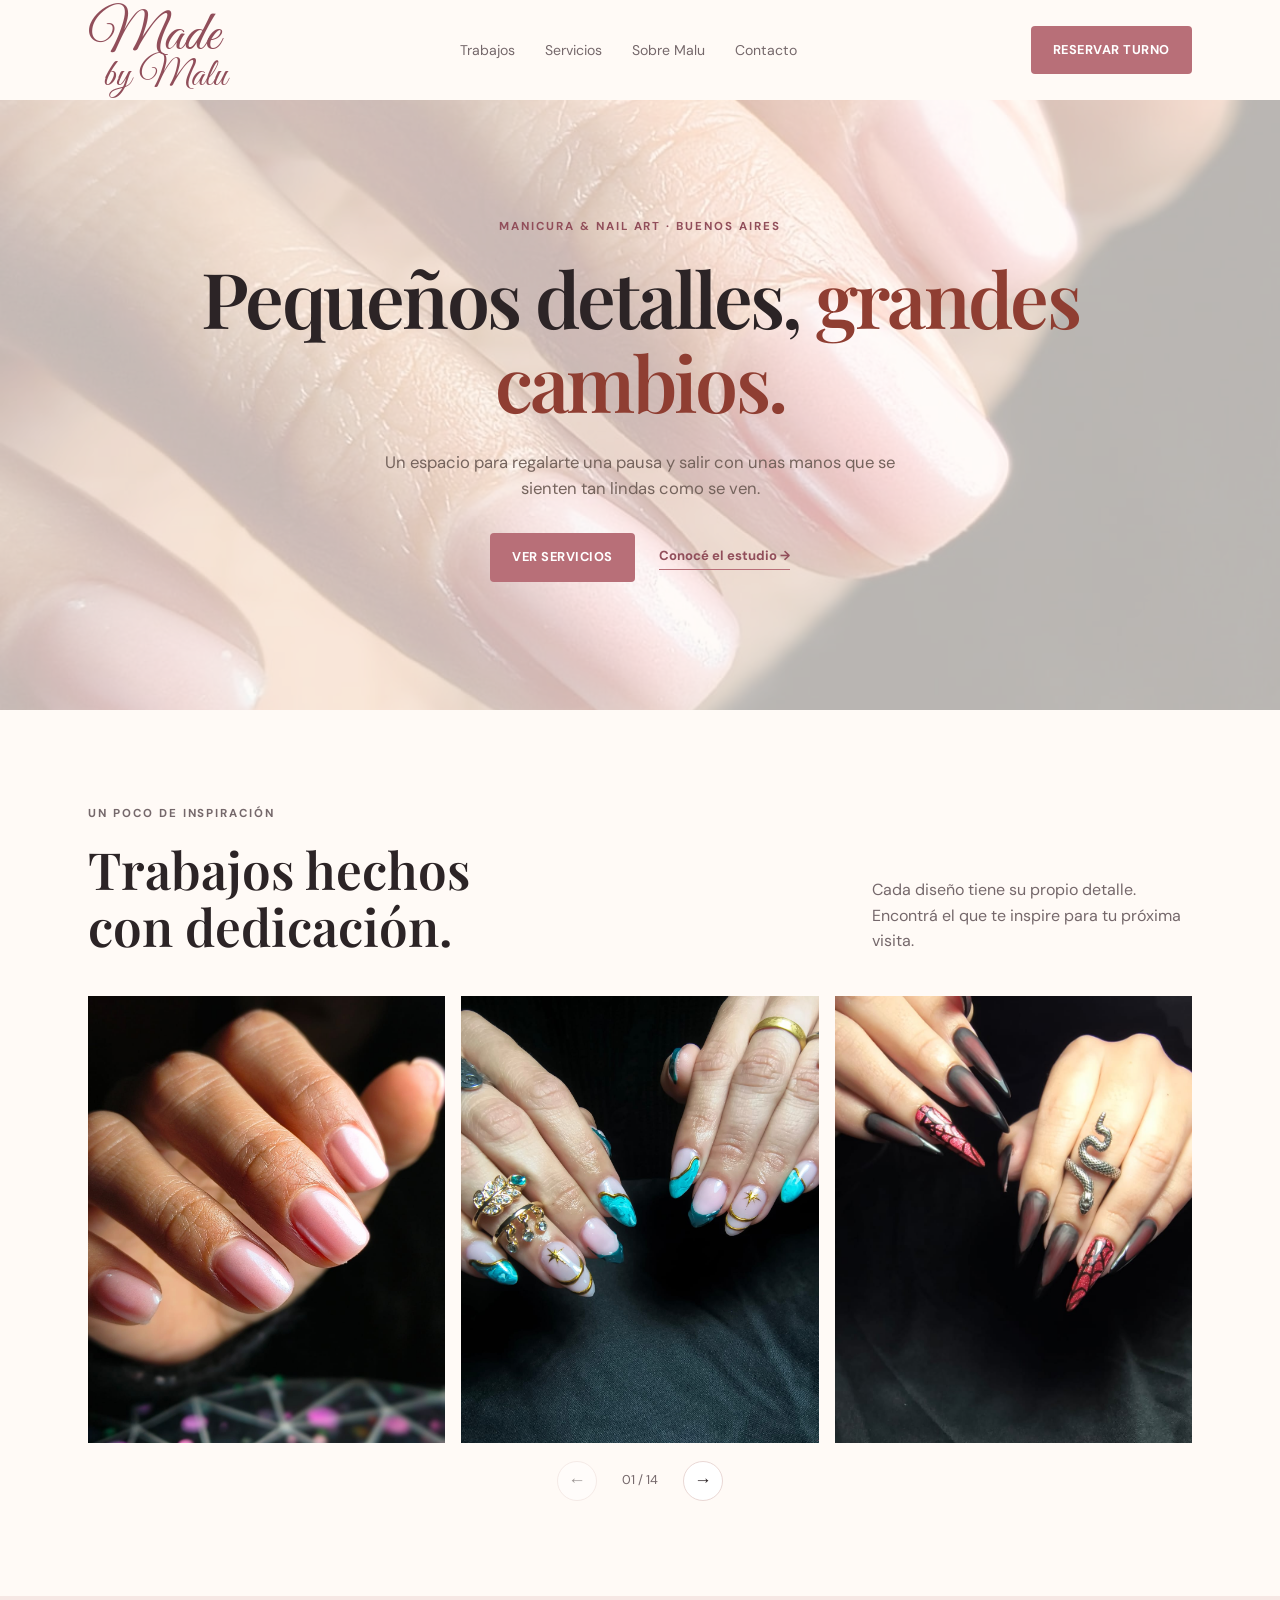
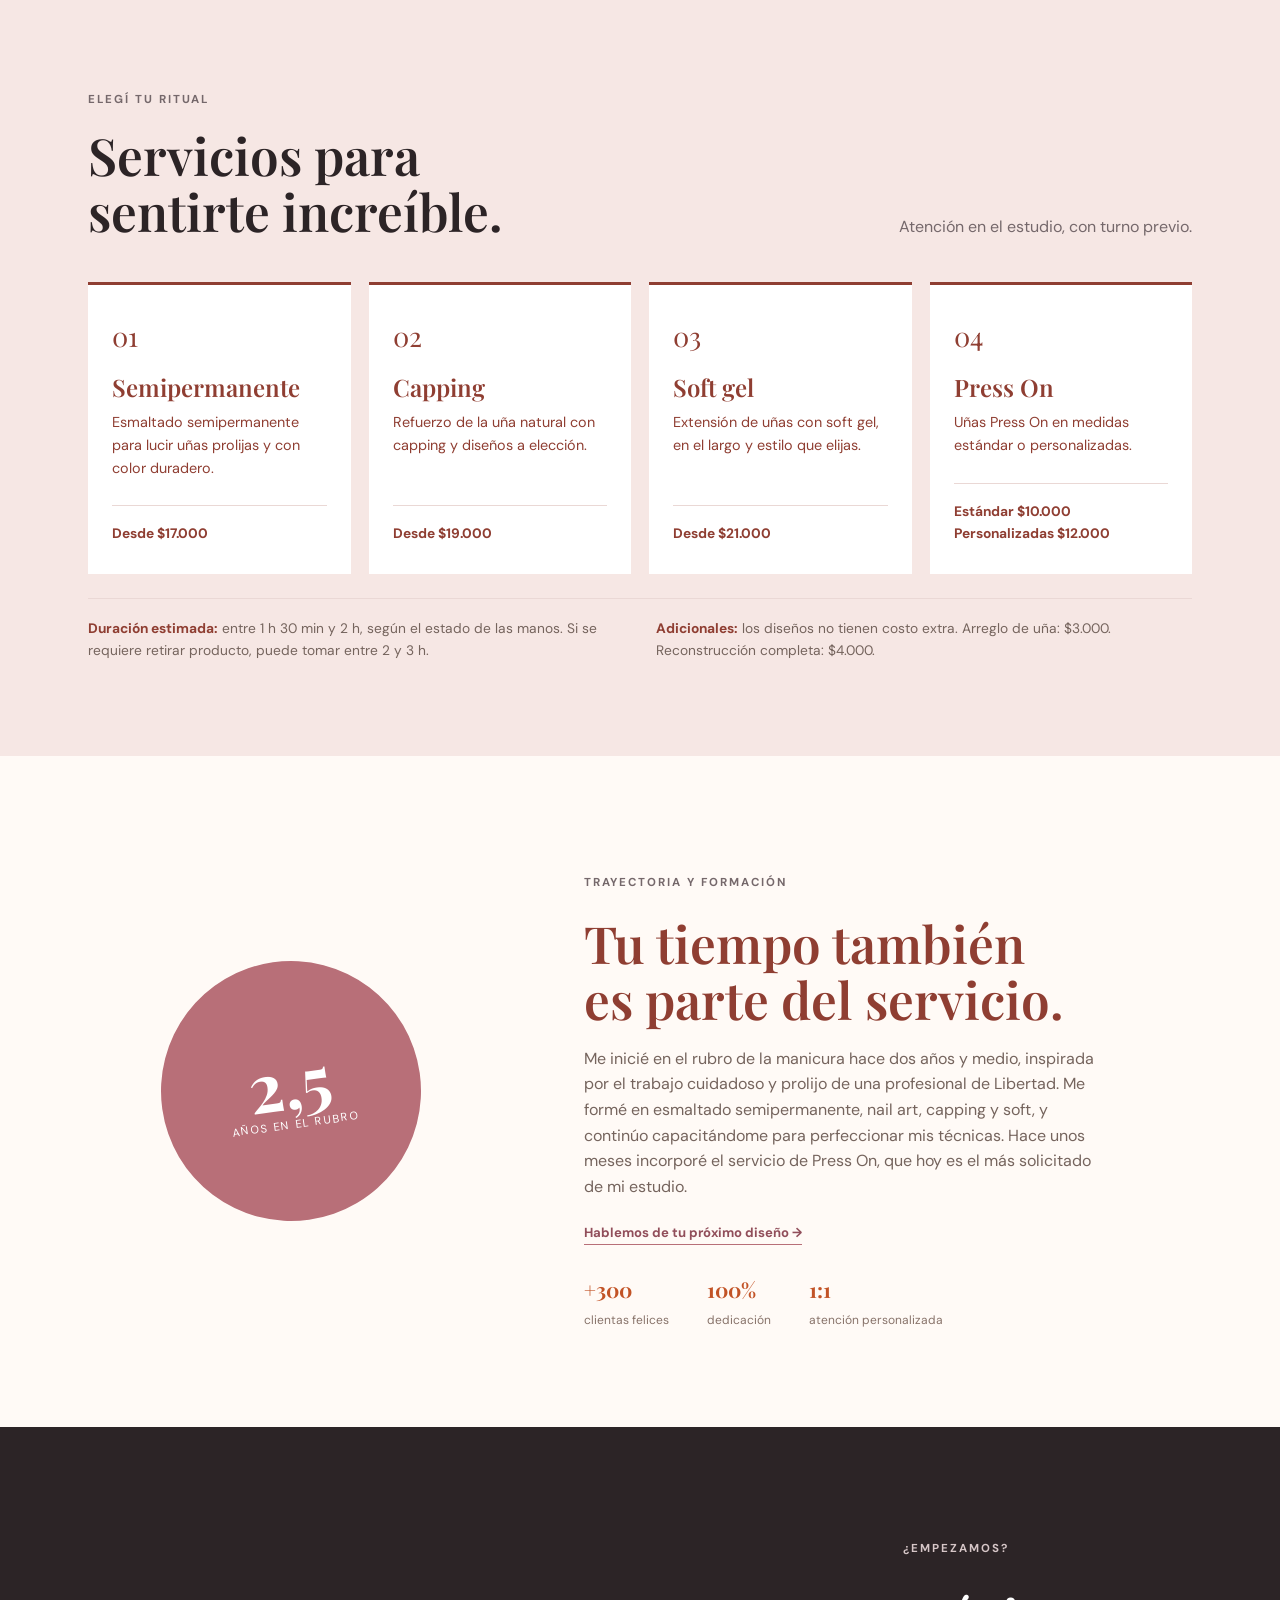
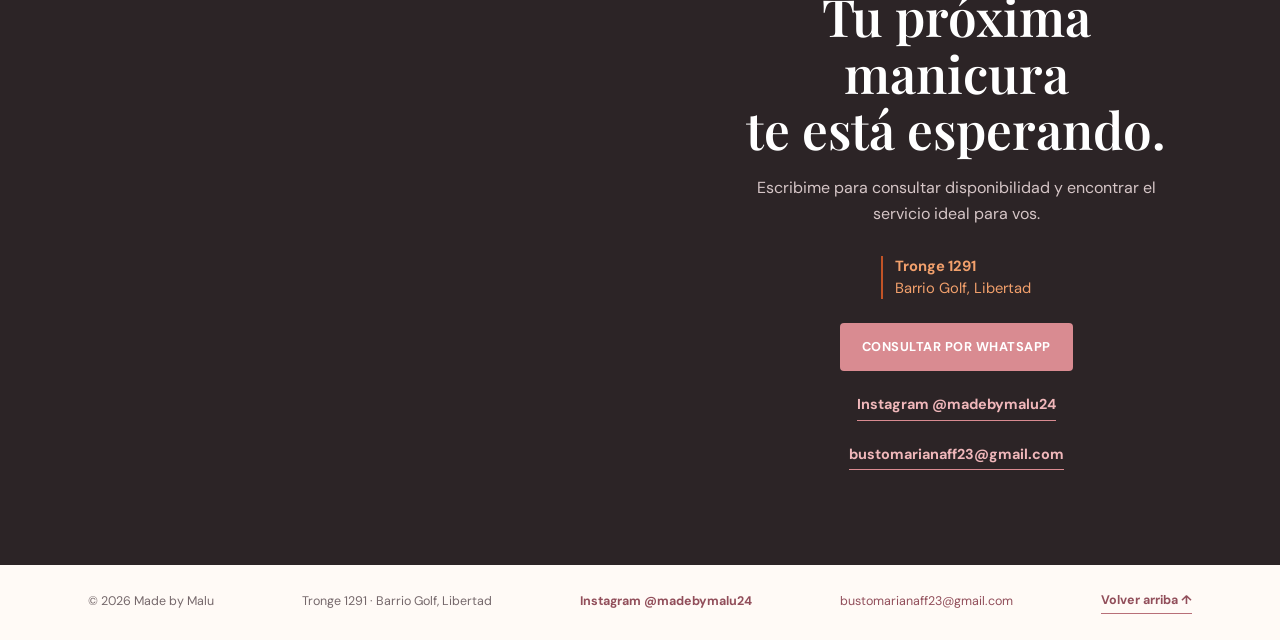
==== index.html @ 6e5a903b "actualiza contenido y diseño de Made by Malu - Actualiza servicios, precios y datos de contacto - In" ====
<!DOCTYPE html>
<html lang="es">
<head>
    <meta charset="UTF-8">
    <meta name="viewport" content="width=device-width, initial-scale=1.0">
    <meta name="description" content="Made by Malu: manicura, nail art y cuidado de manos con turno previo.">
    <title>Made by Malu | Uñas que hablan de vos</title>
    <link rel="stylesheet" href="css/styles.css">
</head>
<body>
    <header class="container">
        <a class="logo" href="#inicio"><span class="logo-wordmark"><span class="logo-main">Made</span><span class="logo-by">by Malu</span></span></a>
        <nav id="primary-navigation" aria-label="Navegación principal">
            <a href="#trabajos">Trabajos</a>
            <a href="#servicios">Servicios</a>
            <a href="#nosotros">Sobre Malu</a>
            <a href="#contacto">Contacto</a>
        </nav>
        <a class="button" href="https://wa.me/5491171201087" target="_blank" rel="noreferrer">Reservar turno</a>
    </header>

    <main>
        <section class="hero" id="inicio">
            <video class="hero-background-video" autoplay loop muted playsinline preload="metadata" poster="assets/nuevo1.jpg" aria-hidden="true" tabindex="-1">
                <source src="assets/videopresentacion.mp4" type="video/mp4">
            </video>
            <div class="hero-content container">
                <div>
                    <p class="eyebrow">Manicura & nail art · Buenos Aires</p>
                    <h1>Pequeños detalles, <em>grandes cambios.</em></h1>
                    <p class="hero-copy">Un espacio para regalarte una pausa y salir con unas manos que se sienten tan lindas como se ven.</p>
                    <div class="hero-links"><a class="button" href="#servicios">Ver servicios</a><a class="text-link" href="#nosotros">Conocé el estudio →</a></div>
                </div>
            </div>
        </section>

           
        <section class="portfolio" id="trabajos">
            <div class="container">
                <div class="section-head"><div><p class="eyebrow">Un poco de inspiración</p><h2>Trabajos hechos<br>con dedicación.</h2></div><p>Cada diseño tiene su propio detalle. Encontrá el que te inspire para tu próxima visita.</p></div>
                <div class="gallery-carousel">
                    <div class="gallery-grid" role="region" aria-roledescription="carrusel" aria-label="Trabajos de uñas de Made by Malu" tabindex="0">
                        <button class="gallery-item" type="button" aria-label="Ampliar trabajo de uñas 1"><img src="assets/nuevo1.jpg" alt="Trabajo de uñas de Made by Malu 1" loading="lazy"><span aria-hidden="true">+</span></button>
                        <button class="gallery-item" type="button" aria-label="Ampliar trabajo de uñas 2"><img src="assets/nuevo2.jpg" alt="Trabajo de uñas de Made by Malu 2" loading="lazy"><span aria-hidden="true">+</span></button>
                        <button class="gallery-item" type="button" aria-label="Ampliar trabajo de uñas 3"><img src="assets/nuevo3.jpg" alt="Trabajo de uñas de Made by Malu 3" loading="lazy"><span aria-hidden="true">+</span></button>
                        <button class="gallery-item" type="button" aria-label="Ampliar trabajo de uñas 4"><img src="assets/nuevo4.jpg" alt="Trabajo de uñas de Made by Malu 4" loading="lazy"><span aria-hidden="true">+</span></button>
                        <button class="gallery-item" type="button" aria-label="Ampliar trabajo de uñas 5"><img src="assets/nuevo5.jpg" alt="Trabajo de uñas de Made by Malu 5" loading="lazy"><span aria-hidden="true">+</span></button>
                        <button class="gallery-item" type="button" aria-label="Ampliar trabajo de uñas 6"><img src="assets/nuevo6.jpg" alt="Trabajo de uñas de Made by Malu 6" loading="lazy"><span aria-hidden="true">+</span></button>
                        <button class="gallery-item" type="button" aria-label="Ampliar trabajo de uñas 7"><img src="assets/nuevo7.jpg" alt="Trabajo de uñas de Made by Malu 7" loading="lazy"><span aria-hidden="true">+</span></button>
                        <button class="gallery-item" type="button" aria-label="Ampliar trabajo de uñas 8"><img src="assets/nuevo8.jpg" alt="Trabajo de uñas de Made by Malu 8" loading="lazy"><span aria-hidden="true">+</span></button>
                        <button class="gallery-item" type="button" aria-label="Ampliar trabajo de uñas 9"><img src="assets/nuevo9.jpg" alt="Trabajo de uñas de Made by Malu 9" loading="lazy"><span aria-hidden="true">+</span></button>
                        <button class="gallery-item" type="button" aria-label="Ampliar trabajo de uñas 10"><img src="assets/nuevo10.jpg" alt="Trabajo de uñas de Made by Malu 10" loading="lazy"><span aria-hidden="true">+</span></button>
                        <button class="gallery-item" type="button" aria-label="Ampliar trabajo de uñas 11"><img src="assets/nuevo11.jpg" alt="Trabajo de uñas de Made by Malu 11" loading="lazy"><span aria-hidden="true">+</span></button>
                        <button class="gallery-item" type="button" aria-label="Ampliar trabajo de uñas 12"><img src="assets/nuevo12.jpg" alt="Trabajo de uñas de Made by Malu 12" loading="lazy"><span aria-hidden="true">+</span></button>
                        <button class="gallery-item" type="button" aria-label="Ampliar trabajo de uñas 13"><img src="assets/nuevo13.jpg" alt="Trabajo de uñas de Made by Malu 13" loading="lazy"><span aria-hidden="true">+</span></button>
                        <button class="gallery-item" type="button" aria-label="Ampliar trabajo de uñas 14"><img src="assets/nuevo14.jpg" alt="Trabajo de uñas de Made by Malu 14" loading="lazy"><span aria-hidden="true">+</span></button>
                    </div>
                    <div class="gallery-controls" role="group" aria-label="Controles del carrusel">
                        <button class="gallery-scroll-button gallery-scroll-previous" type="button" aria-label="Foto anterior" disabled>&#8592;</button>
                        <p class="gallery-position" aria-live="polite">01 / 14</p>
                        <button class="gallery-scroll-button gallery-scroll-next" type="button" aria-label="Foto siguiente">&#8594;</button>
                    </div>
                </div>
            </div>
        </section>

        <section class="services" id="servicios">
            <div class="container">
                <div class="section-head"><div><p class="eyebrow">Elegí tu ritual</p><h2>Servicios para<br>sentirte increíble.</h2></div><p>Atención en el estudio, con turno previo.</p></div>
                <div class="service-grid">
                    <article class="service-card"><span class="service-number">01</span><h3>Semipermanente</h3><p>Esmaltado semipermanente para lucir uñas prolijas y con color duradero.</p><div class="price">Desde $17.000</div></article>
                    <article class="service-card"><span class="service-number">02</span><h3>Capping</h3><p>Refuerzo de la uña natural con capping y diseños a elección.</p><div class="price">Desde $19.000</div></article>
                    <article class="service-card"><span class="service-number">03</span><h3>Soft gel</h3><p>Extensión de uñas con soft gel, en el largo y estilo que elijas.</p><div class="price">Desde $21.000</div></article>
                    <article class="service-card"><span class="service-number">04</span><h3>Press On</h3><p>Uñas Press On en medidas estándar o personalizadas.</p><div class="price">Estándar $10.000<br>Personalizadas $12.000</div></article>
                </div>
                <div class="service-details">
                    <p><strong>Duración estimada:</strong> entre 1 h 30 min y 2 h, según el estado de las manos. Si se requiere retirar producto, puede tomar entre 2 y 3 h.</p>
                    <p><strong>Adicionales:</strong> los diseños no tienen costo extra. Arreglo de uña: $3.000. Reconstrucción completa: $4.000.</p>
                </div>
            </div>
        </section>

        <section id="nosotros">
            <div class="container about-grid">
                <div class="about-stamp"><strong>2,5</strong><span>años en el rubro</span></div>
                <div class="about-copy">
                    <p class="eyebrow">Trayectoria y formación</p>
                    <h2>Tu tiempo también<br>es parte del servicio.</h2>
                    <div class="about-story">
                        <p>Me inicié en el rubro de la manicura hace dos años y medio, inspirada por el trabajo cuidadoso y prolijo de una profesional de Libertad. Me formé en esmaltado semipermanente, nail art, capping y soft, y continúo capacitándome para perfeccionar mis técnicas. Hace unos meses incorporé el servicio de Press On, que hoy es el más solicitado de mi estudio.</p>
                    </div>
                    <a class="text-link" href="#contacto">Hablemos de tu próximo diseño →</a>
                    <div class="details"><div><strong>+300</strong><span>clientas felices</span></div><div><strong>100%</strong><span>dedicación</span></div><div><strong>1:1</strong><span>atención personalizada</span></div></div>
                </div>
            </div>
        </section>

        <section class="booking" id="contacto">
            <div class="container booking-grid">
                <iframe class="booking-map" src="https://www.google.com/maps?q=Tronge+1291,+B1716+Libertad,+Provincia+de+Buenos+Aires&output=embed" title="Mapa de Tronge 1291, Libertad" loading="lazy" referrerpolicy="strict-origin-when-cross-origin" allowfullscreen></iframe>
                <div class="booking-copy">
                    <p class="eyebrow">¿Empezamos?</p>
                    <h2>Tu próxima manicura<br>te está esperando.</h2>
                    <p>Escribime para consultar disponibilidad y encontrar el servicio ideal para vos.</p>
                    <p class="booking-address"><strong>Tronge 1291</strong><br>Barrio Golf, Libertad</p>
                    <a class="button" href="https://wa.me/5491171201087" target="_blank" rel="noreferrer">Consultar por WhatsApp</a>
                    <a class="contact-instagram" href="https://www.instagram.com/madebymalu24/" target="_blank" rel="noreferrer">Instagram @madebymalu24</a>
                    <a class="contact-email contact-email-desktop" href="https://mail.google.com/mail/?view=cm&amp;fs=1&amp;to=bustomarianaff23%40gmail.com&amp;su=Consulta%20de%20turno%20-%20Made%20by%20Malu&amp;body=Hola%2C%20quisiera%20consultar%20por%20un%20turno." target="_blank" rel="noreferrer">bustomarianaff23@gmail.com</a>
                    <a class="contact-email contact-email-mobile" href="mailto:bustomarianaff23@gmail.com?subject=Consulta%20de%20turno%20-%20Made%20by%20Malu&amp;body=Hola%2C%20quisiera%20consultar%20por%20un%20turno.">bustomarianaff23@gmail.com</a>
                </div>
            </div>
        </section>
    </main>

    <dialog class="gallery-dialog" aria-label="Vista ampliada de trabajos">
        <button class="gallery-close" type="button" aria-label="Cerrar">&times;</button>
        <button class="gallery-previous" type="button" aria-label="Foto anterior">&#8592;</button>
        <img class="gallery-dialog-image" src="" alt="">
        <button class="gallery-next" type="button" aria-label="Foto siguiente">&#8594;</button>
        <p class="gallery-count" aria-live="polite"></p>
    </dialog>

    <footer><div class="container footer-row"><span>© <span data-current-year>2026</span> Made by Malu</span><span>Tronge 1291 · Barrio Golf, Libertad</span><a class="footer-social" href="https://www.instagram.com/madebymalu24/" target="_blank" rel="noreferrer">Instagram @madebymalu24</a><a class="footer-email footer-email-desktop" href="https://mail.google.com/mail/?view=cm&amp;fs=1&amp;to=bustomarianaff23%40gmail.com&amp;su=Consulta%20de%20turno%20-%20Made%20by%20Malu&amp;body=Hola%2C%20quisiera%20consultar%20por%20un%20turno." target="_blank" rel="noreferrer">bustomarianaff23@gmail.com</a><a class="footer-email footer-email-mobile" href="mailto:bustomarianaff23@gmail.com?subject=Consulta%20de%20turno%20-%20Made%20by%20Malu&amp;body=Hola%2C%20quisiera%20consultar%20por%20un%20turno.">bustomarianaff23@gmail.com</a><a class="back-to-top" href="#inicio">Volver arriba ↑</a></div></footer>
    <script src="js/main.js"></script>
</body>
</html>
---- css/styles.css ----
@import url('https://fonts.googleapis.com/css2?family=DM+Sans:wght@400;500;700&family=Great+Vibes&family=Playfair+Display:wght@500;600;700&display=swap');

:root {
    --ink: #2c2426;
    --muted: #75686b;
    --rose: #b86f78;
    --rose-dark: #914e5a;
    --autumn-red: #8f3e32;
    --blush: #f8e9e8;
    --autumn-orange: #c25326;
    --autumn-ink: #ffffff;
    --autumn-light: #f2a06c;
    --autumn-link: #804226;
    --autumn-glow: rgba(194, 83, 38, .34);
    --cream: #fffaf6;
    --line: #ead8d5;
    --white: #ffffff;
}

* { box-sizing: border-box; margin: 0; padding: 0; }
html { scroll-behavior: smooth; }
body { background: var(--cream); color: var(--ink); font-family: 'DM Sans', sans-serif; line-height: 1.6; }
a { color: inherit; text-decoration: none; }
.container { margin: 0 auto; max-width: 1160px; padding: 0 28px; }

header { align-items: center; display: flex; height: 100px; justify-content: space-between; }
.logo { align-items: center; display: flex; }
.logo-wordmark { display: flex; flex-direction: column; height: 84px; justify-content: flex-start; padding-top: 6px; }
.logo-main { color: var(--rose-dark); font-family: 'Great Vibes', cursive; font-size: 3.55rem; line-height: .82; transition: color .2s; }
.logo-by { color: var(--rose-dark); font-family: 'Great Vibes', cursive; font-size: 2.45rem; line-height: .82; margin-left: 15px; transition: color .2s; white-space: nowrap; }
.logo:hover .logo-main, .logo:hover .logo-by, .logo:focus-visible .logo-main, .logo:focus-visible .logo-by { color: var(--autumn-link); }
nav { align-items: center; display: flex; gap: 30px; }
nav a { color: var(--muted); font-size: .88rem; transition: color .2s; }
nav a:hover, nav a:focus-visible { color: var(--autumn-link); text-decoration: underline; text-decoration-color: var(--autumn-orange); text-decoration-thickness: 2px; text-underline-offset: 5px; }
.button { background: var(--rose); border: 0; border-radius: 4px; color: white; display: inline-block; font-size: .8rem; font-weight: 700; letter-spacing: .04em; padding: 14px 22px; text-transform: uppercase; transition: background .2s, color .2s, box-shadow .2s, transform .2s; }
.button:hover, .button:focus-visible { background: var(--autumn-orange); box-shadow: 0 5px 16px var(--autumn-glow); color: var(--autumn-ink); transform: translateY(-2px); }

.hero { align-items: center; display: flex; isolation: isolate; justify-content: center; min-height: 610px; overflow: hidden; padding: 76px 0 86px; position: relative; text-align: center; }
.hero::before { background: rgba(255,250,246,.72); content: ''; inset: 0; pointer-events: none; position: absolute; z-index: -1; }
.hero-background-video { height: 100%; inset: 0; object-fit: cover; position: absolute; width: 100%; z-index: -2; }
.hero-content { position: relative; width: 100%; z-index: 1; }
.eyebrow { color: var(--rose-dark); font-size: .72rem; font-weight: 700; letter-spacing: .17em; margin-bottom: 18px; text-transform: uppercase; }
h1, h2, h3 { font-family: 'Playfair Display', serif; font-weight: 600; line-height: 1.1; }
h1 { font-size: clamp(3.3rem, 6vw, 5.35rem); letter-spacing: -.035em; max-width: 570px; }
.hero h1 { margin: 0 auto; max-width: 900px; }
h1 em { color: var(--autumn-red); font-style: normal; }
.hero-copy { color: #75645d; font-size: 1.04rem; margin: 25px auto 31px; max-width: 560px; }
.hero-links { align-items: center; display: flex; gap: 24px; justify-content: center; }
.text-link { border-bottom: 1px solid var(--rose); color: var(--rose-dark); font-size: .82rem; font-weight: 700; padding-bottom: 3px; transition: border-color .2s, color .2s; }
.text-link:hover, .text-link:focus-visible { border-color: var(--autumn-orange); color: var(--autumn-link); }

section { padding: 95px 0; }
.section-head { align-items: end; display: flex; justify-content: space-between; margin-bottom: 42px; }
h2 { font-size: clamp(2.1rem, 4vw, 3.35rem); }
.section-head p { color: var(--muted); max-width: 320px; }
.services { background: #f6e7e4; }
.service-grid { display: grid; gap: 18px; grid-template-columns: repeat(4, minmax(0, 1fr)); }
.service-card { background: var(--white); border-top: 3px solid var(--autumn-red); display: flex; flex-direction: column; padding: 30px 24px; }
.service-number { color: var(--rose); font-family: 'Playfair Display', serif; font-size: 1.7rem; }
.service-card h3 { font-size: 1.5rem; margin: 16px 0 10px; }
.service-card p { color: var(--muted); font-size: .9rem; min-height: 72px; }
.price { border-top: 1px solid var(--line); color: var(--rose-dark); font-size: .86rem; font-weight: 700; margin-top: auto; padding-top: 16px; }
.service-card .service-number, .service-card h3, .service-card p, .service-card .price { color: var(--autumn-red); }
.service-details { border-top: 1px solid var(--line); display: grid; gap: 12px 32px; grid-template-columns: repeat(2, minmax(0, 1fr)); margin-top: 24px; padding-top: 18px; }
.service-details p { color: #75645d; font-size: .86rem; }
.service-details strong { color: var(--autumn-red); }

.portfolio { background: var(--cream); }
.gallery-grid { display: flex; gap: 16px; overflow-x: auto; overscroll-behavior-x: contain; scroll-behavior: smooth; scroll-snap-type: x mandatory; scrollbar-width: none; }
.gallery-grid::-webkit-scrollbar { display: none; }
.gallery-item { aspect-ratio: 4 / 5; background: var(--blush); border: 0; cursor: zoom-in; flex: 0 0 calc((100% - 32px) / 3); overflow: hidden; padding: 0; position: relative; scroll-snap-align: start; }
.gallery-item img { height: 100%; object-fit: cover; transition: transform .35s; width: 100%; }
.gallery-item:hover img, .gallery-item:focus-visible img { transform: scale(1.04); }
.gallery-item span { align-items: center; background: rgba(44,36,38,.76); border-radius: 50%; color: white; display: flex; font-size: 1.6rem; height: 42px; justify-content: center; opacity: 0; position: absolute; right: 14px; top: 14px; transition: background .2s, color .2s, opacity .2s; width: 42px; }
.gallery-item:hover span, .gallery-item:focus-visible span { opacity: 1; }
.gallery-item:hover span, .gallery-item:focus-visible span { background: var(--autumn-orange); box-shadow: 0 4px 14px var(--autumn-glow); color: var(--autumn-ink); }
.gallery-controls { align-items: center; display: flex; gap: 14px; justify-content: center; margin-top: 18px; }
.gallery-scroll-button { align-items: center; background: var(--white); border: 1px solid var(--line); border-radius: 50%; color: var(--ink); cursor: pointer; display: flex; font-size: 1.1rem; height: 40px; justify-content: center; transition: background .2s, border-color .2s, color .2s; width: 40px; }
.gallery-scroll-button:hover:not(:disabled), .gallery-scroll-button:focus-visible { background: var(--autumn-orange); border-color: var(--autumn-orange); color: var(--autumn-ink); }
.gallery-scroll-button:disabled { cursor: not-allowed; opacity: .45; }
.gallery-position { color: var(--muted); font-size: .8rem; font-variant-numeric: tabular-nums; min-width: 58px; text-align: center; }
.gallery-dialog { background: var(--cream); border: 0; border-radius: 4px; color: var(--ink); margin: auto; max-height: 94vh; max-width: min(1000px, 94vw); overflow: visible; padding: 18px 64px 12px; position: relative; width: max-content; }
.gallery-dialog::backdrop { background: rgba(31,25,27,.88); }
.gallery-dialog-image { background: #221e1f; display: block; height: min(76vh, 760px); max-width: min(760px, 70vw); object-fit: contain; width: auto; }
.gallery-close, .gallery-previous, .gallery-next { align-items: center; background: var(--white); border: 0; border-radius: 50%; color: var(--ink); cursor: pointer; display: flex; height: 42px; justify-content: center; position: absolute; transition: background .2s, box-shadow .2s; width: 42px; }
.gallery-close { font-size: 1.6rem; right: 12px; top: 12px; }
.gallery-previous, .gallery-next { font-size: 1.25rem; top: 50%; transform: translateY(-50%); }
.gallery-previous { left: 10px; }
.gallery-next { right: 10px; }
.gallery-close:hover, .gallery-previous:hover, .gallery-next:hover,
.gallery-close:focus-visible, .gallery-previous:focus-visible, .gallery-next:focus-visible { background: var(--autumn-orange); box-shadow: 0 4px 14px var(--autumn-glow); color: var(--autumn-ink); }
.gallery-count { color: var(--muted); font-size: .8rem; padding-top: 8px; text-align: center; }

.about-grid { align-items: center; display: grid; gap: 90px; grid-template-columns: .8fr 1.2fr; }
.about-stamp { align-items: center; background: var(--rose); border-radius: 50%; color: white; display: flex; flex-direction: column; height: 260px; justify-content: center; margin: auto; transform: rotate(-8deg); width: 260px; }
.about-stamp strong { font-family: 'Playfair Display', serif; font-size: 4.2rem; line-height: 1; }
.about-stamp span { font-size: .7rem; letter-spacing: .15em; text-transform: uppercase; }
.about-copy h2 { color: var(--autumn-red); }
.about-copy p { color: var(--muted); margin: 23px 0; max-width: 510px; }
.about-copy > p:not(.eyebrow) { color: #75645d; }
.about-story { margin-top: 18px; }
.about-story p { color: #75645d; margin: 0 0 12px; }
.about-story p:last-child { margin-bottom: 20px; }
.details { display: flex; gap: 38px; margin-top: 28px; }
.details strong { color: var(--autumn-orange); display: block; font-family: 'Playfair Display', serif; font-size: 1.3rem; }
.details span { color: #877269; font-size: .75rem; }

.booking { background: var(--ink); color: white; }
.booking-grid { align-items: center; display: grid; gap: 56px; grid-template-columns: 1.1fr .9fr; }
.booking-map { border: 0; border-radius: 4px; display: block; height: 380px; width: 100%; }
.booking-copy { text-align: center; }
.booking h2 { color: white; }
.booking p { color: #d6c6c7; margin: 18px auto 30px; max-width: 450px; }
.booking .booking-address { border-left: 2px solid var(--autumn-orange); color: var(--autumn-light); font-size: .92rem; line-height: 1.45; margin: 0 auto 24px; padding-left: 12px; text-align: left; width: fit-content; }
.booking .button { background: #d98b91; }
.booking .button:hover, .booking .button:focus-visible { background: var(--autumn-orange); color: var(--autumn-ink); }
.contact-instagram, .contact-email { border-bottom: 1px solid #d98b91; color: #f0b7ba; display: block; font-size: .9rem; font-weight: 700; margin: 22px auto 0; padding-bottom: 3px; transition: border-color .2s, color .2s; width: fit-content; }
.contact-instagram:hover, .contact-email:hover, .contact-instagram:focus-visible, .contact-email:focus-visible { border-color: var(--autumn-light); color: var(--autumn-light); }
.contact-email-mobile, .footer-email-mobile { display: none; }
footer { color: var(--muted); font-size: .78rem; padding: 26px 0; }
.footer-row { align-items: center; display: flex; justify-content: space-between; }
.footer-social { color: var(--rose-dark); font-weight: 700; transition: color .2s; }
.footer-social:hover, .footer-social:focus-visible { color: var(--autumn-link); }
.footer-email { color: var(--rose-dark); transition: color .2s; }
.footer-email:hover, .footer-email:focus-visible { color: var(--autumn-link); }
.back-to-top { border-bottom: 1px solid var(--rose); color: var(--rose-dark); font-weight: 700; padding-bottom: 2px; transition: border-color .2s, color .2s; }
.back-to-top:hover, .back-to-top:focus-visible { border-color: var(--autumn-orange); color: var(--autumn-link); }

@media (max-width: 760px) {
    html { scroll-padding-top: 142px; }
    header { align-content: start; background: var(--cream); box-shadow: 0 5px 14px rgba(44,36,38,.08); display: grid; gap: 0; grid-template-columns: minmax(0, 1fr) auto; grid-template-rows: 96px 38px; height: auto; padding: 0 16px 4px; position: sticky; top: 0; z-index: 20; }
    .logo-wordmark { height: 82px; padding-top: 8px; }
    .logo-main { font-size: 3.2rem; }
    .logo-by { font-size: 2.25rem; }
    header nav { align-items: center; display: flex; gap: clamp(14px, 4vw, 22px); grid-column: 1 / -1; grid-row: 2; justify-content: space-between; overflow-x: auto; padding-bottom: 4px; scrollbar-width: none; width: 100%; }
    header nav::-webkit-scrollbar { display: none; }
    header nav a { flex: 0 0 auto; font-size: .8rem; }
    .logo { grid-column: 1; grid-row: 1; }
    header > .button { grid-column: 2; grid-row: 1; }
    header > .button { font-size: .68rem; padding: 12px 13px; }
    .hero { min-height: 540px; padding: 64px 0 78px; }
    h1 { font-size: 3.6rem; }
    section { padding: 70px 0; } .section-head { align-items: start; flex-direction: column; gap: 16px; }
    .service-grid, .about-grid { grid-template-columns: 1fr; } .about-grid { gap: 48px; }
    .service-details { grid-template-columns: 1fr; }
    .gallery-grid { gap: 12px; }
    .gallery-item { flex-basis: min(78vw, 340px); }
    .gallery-dialog { max-width: 96vw; padding: 54px 42px 10px; }
    .gallery-dialog-image { height: min(72vh, 650px); max-width: calc(96vw - 84px); }
    .gallery-close { right: 4px; top: 4px; }
    .gallery-previous { left: 2px; }
    .gallery-next { right: 2px; }
    .booking-grid { gap: 32px; grid-template-columns: 1fr; }
    .booking-map { height: 280px; }
    .contact-email-desktop, .footer-email-desktop { display: none; }
    .contact-email-mobile { display: block; }
    .footer-email-mobile { display: inline; }
    .about-stamp { height: 210px; width: 210px; } .about-stamp strong { font-size: 3.5rem; }
    .footer-row { align-items: start; flex-direction: column; gap: 10px; }
}

@media (min-width: 761px) and (max-width: 1050px) {
    .service-grid { grid-template-columns: repeat(2, minmax(0, 1fr)); }
}
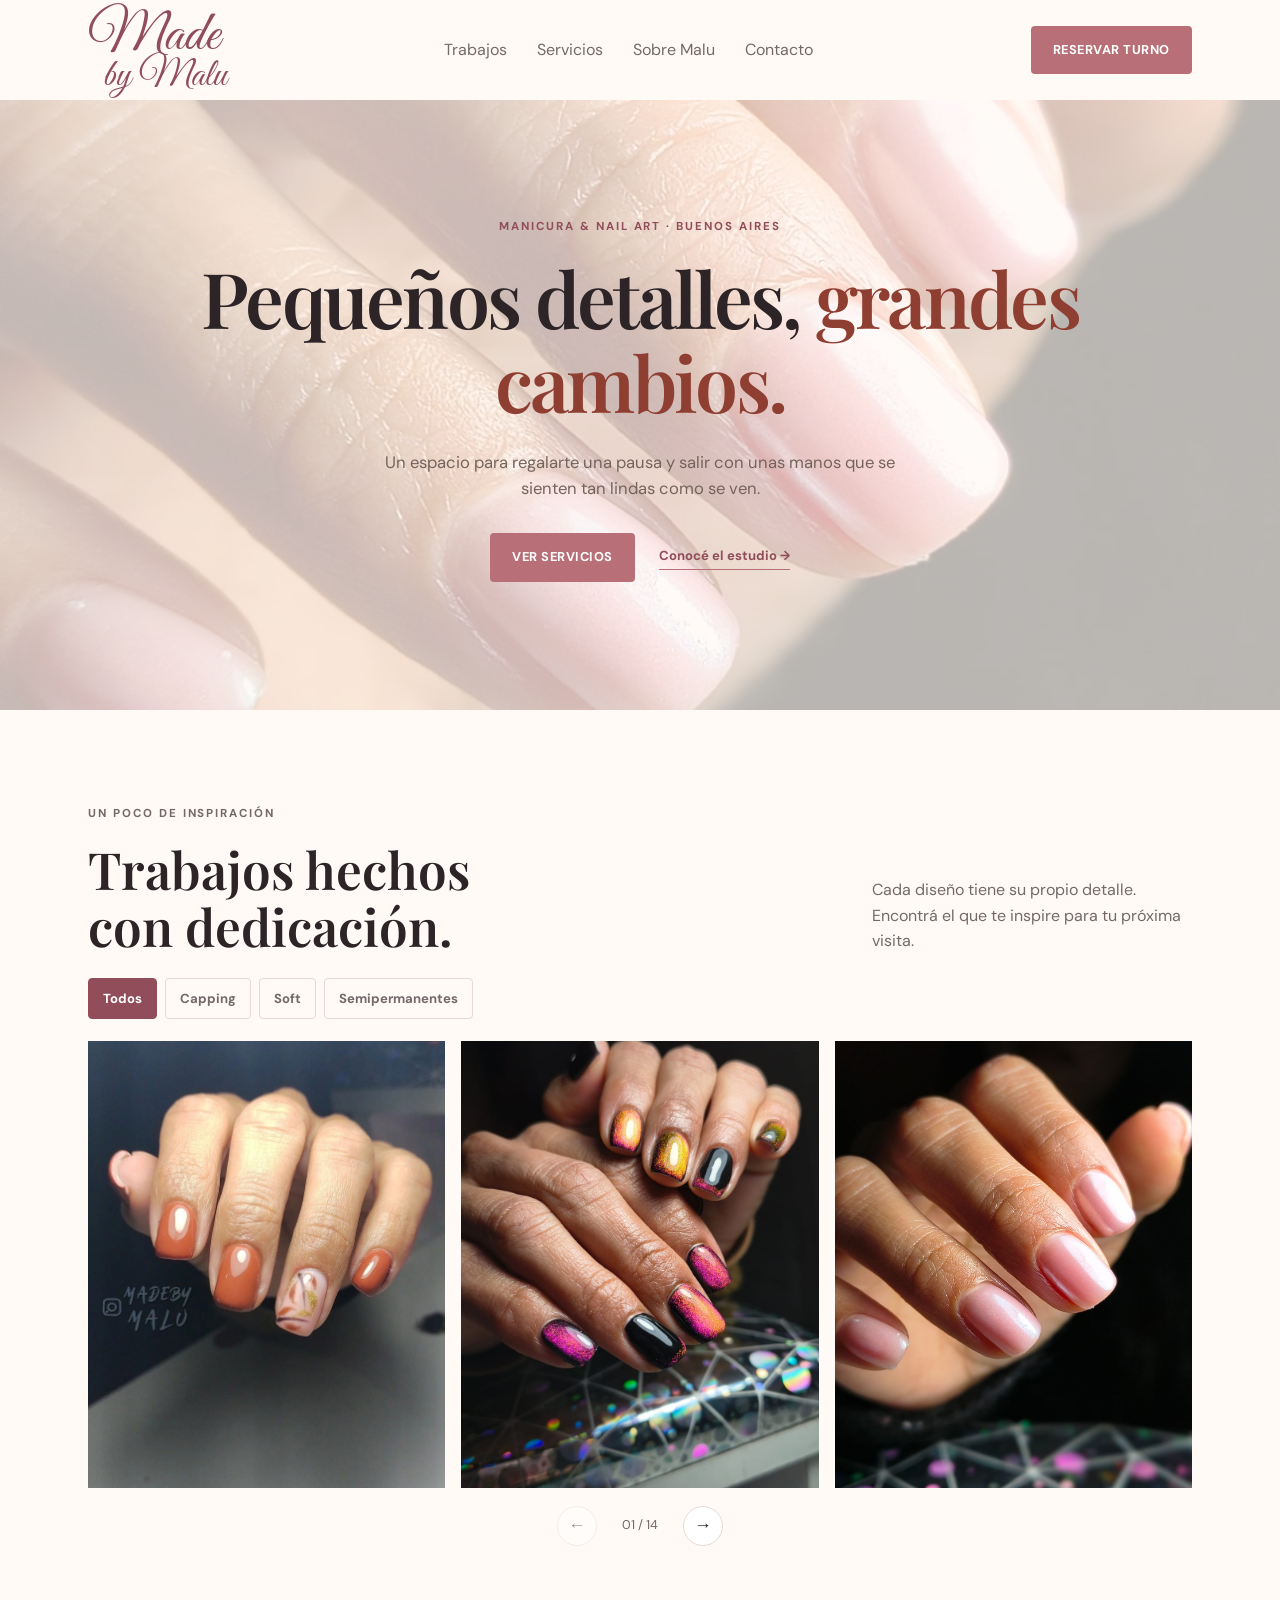
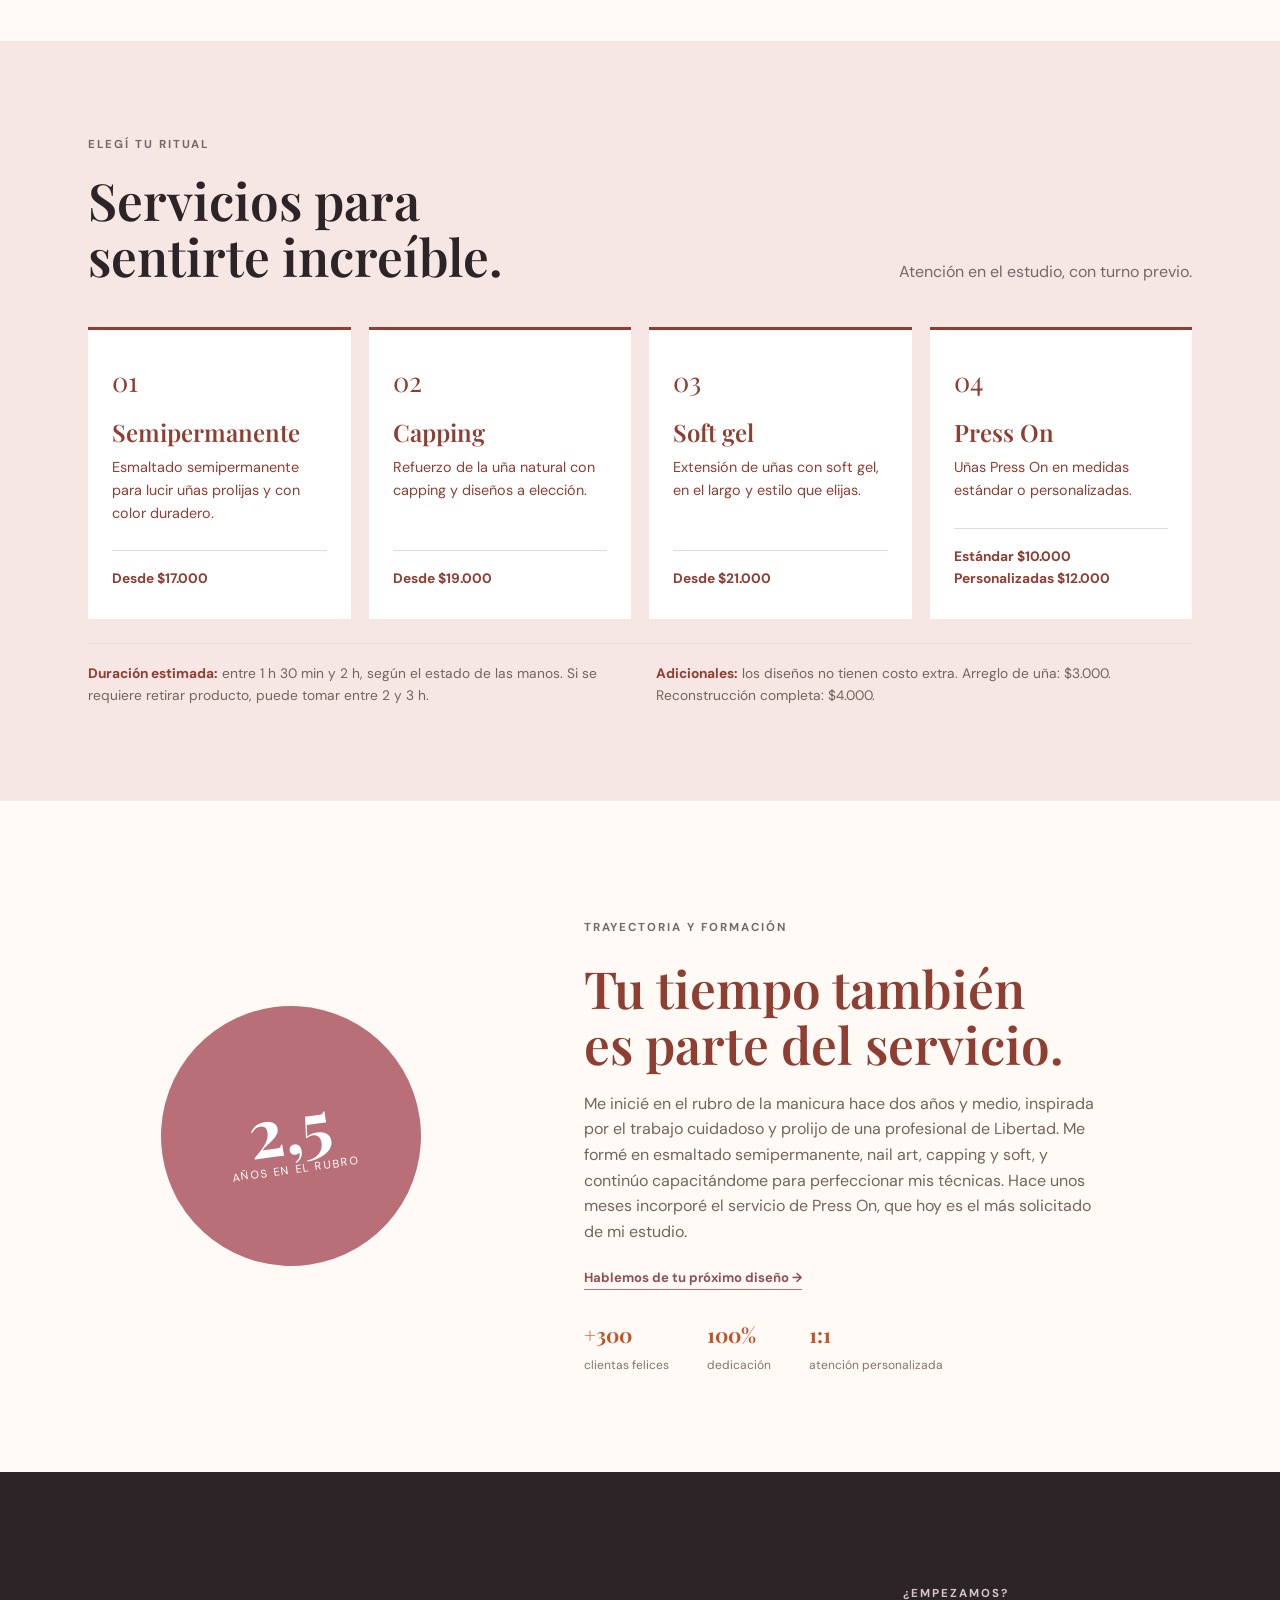
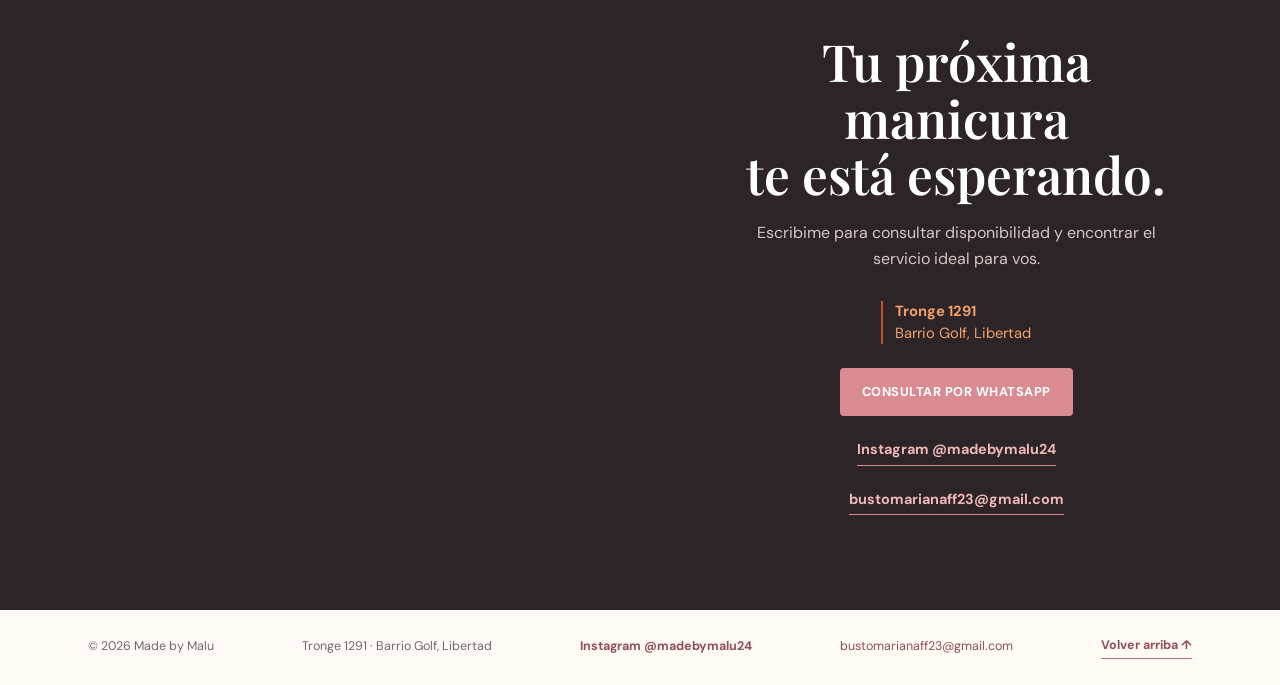
==== commit 566a3794: "organizar la galería y mejorar la experiencia móvil - Agregar filtros para Capping, Soft y Semiperma" ====
--- a/index.html
+++ b/index.html
@@ -22,7 +22,8 @@
     <main>
         <section class="hero" id="inicio">
             <video class="hero-background-video" autoplay loop muted playsinline preload="metadata" poster="assets/nuevo1.jpg" aria-hidden="true" tabindex="-1">
-                <source src="assets/videopresentacion.mp4" type="video/mp4">
+                <source src="assets/videopresentacioncelu.mp4" type="video/mp4" media="(max-width: 760px)">
+                <source src="assets/videopresentacion2.mp4" type="video/mp4">
             </video>
             <div class="hero-content container">
                 <div>
@@ -38,22 +39,28 @@
         <section class="portfolio" id="trabajos">
             <div class="container">
                 <div class="section-head"><div><p class="eyebrow">Un poco de inspiración</p><h2>Trabajos hechos<br>con dedicación.</h2></div><p>Cada diseño tiene su propio detalle. Encontrá el que te inspire para tu próxima visita.</p></div>
+                <div class="gallery-filters" role="group" aria-label="Filtrar trabajos">
+                    <button class="gallery-filter" type="button" data-category="all" aria-pressed="true">Todos</button>
+                    <button class="gallery-filter" type="button" data-category="capping" aria-pressed="false">Capping</button>
+                    <button class="gallery-filter" type="button" data-category="soft" aria-pressed="false">Soft</button>
+                    <button class="gallery-filter" type="button" data-category="semipermanentes" aria-pressed="false">Semipermanentes</button>
+                </div>
                 <div class="gallery-carousel">
                     <div class="gallery-grid" role="region" aria-roledescription="carrusel" aria-label="Trabajos de uñas de Made by Malu" tabindex="0">
-                        <button class="gallery-item" type="button" aria-label="Ampliar trabajo de uñas 1"><img src="assets/nuevo1.jpg" alt="Trabajo de uñas de Made by Malu 1" loading="lazy"><span aria-hidden="true">+</span></button>
-                        <button class="gallery-item" type="button" aria-label="Ampliar trabajo de uñas 2"><img src="assets/nuevo2.jpg" alt="Trabajo de uñas de Made by Malu 2" loading="lazy"><span aria-hidden="true">+</span></button>
-                        <button class="gallery-item" type="button" aria-label="Ampliar trabajo de uñas 3"><img src="assets/nuevo3.jpg" alt="Trabajo de uñas de Made by Malu 3" loading="lazy"><span aria-hidden="true">+</span></button>
-                        <button class="gallery-item" type="button" aria-label="Ampliar trabajo de uñas 4"><img src="assets/nuevo4.jpg" alt="Trabajo de uñas de Made by Malu 4" loading="lazy"><span aria-hidden="true">+</span></button>
-                        <button class="gallery-item" type="button" aria-label="Ampliar trabajo de uñas 5"><img src="assets/nuevo5.jpg" alt="Trabajo de uñas de Made by Malu 5" loading="lazy"><span aria-hidden="true">+</span></button>
-                        <button class="gallery-item" type="button" aria-label="Ampliar trabajo de uñas 6"><img src="assets/nuevo6.jpg" alt="Trabajo de uñas de Made by Malu 6" loading="lazy"><span aria-hidden="true">+</span></button>
-                        <button class="gallery-item" type="button" aria-label="Ampliar trabajo de uñas 7"><img src="assets/nuevo7.jpg" alt="Trabajo de uñas de Made by Malu 7" loading="lazy"><span aria-hidden="true">+</span></button>
-                        <button class="gallery-item" type="button" aria-label="Ampliar trabajo de uñas 8"><img src="assets/nuevo8.jpg" alt="Trabajo de uñas de Made by Malu 8" loading="lazy"><span aria-hidden="true">+</span></button>
-                        <button class="gallery-item" type="button" aria-label="Ampliar trabajo de uñas 9"><img src="assets/nuevo9.jpg" alt="Trabajo de uñas de Made by Malu 9" loading="lazy"><span aria-hidden="true">+</span></button>
-                        <button class="gallery-item" type="button" aria-label="Ampliar trabajo de uñas 10"><img src="assets/nuevo10.jpg" alt="Trabajo de uñas de Made by Malu 10" loading="lazy"><span aria-hidden="true">+</span></button>
-                        <button class="gallery-item" type="button" aria-label="Ampliar trabajo de uñas 11"><img src="assets/nuevo11.jpg" alt="Trabajo de uñas de Made by Malu 11" loading="lazy"><span aria-hidden="true">+</span></button>
-                        <button class="gallery-item" type="button" aria-label="Ampliar trabajo de uñas 12"><img src="assets/nuevo12.jpg" alt="Trabajo de uñas de Made by Malu 12" loading="lazy"><span aria-hidden="true">+</span></button>
-                        <button class="gallery-item" type="button" aria-label="Ampliar trabajo de uñas 13"><img src="assets/nuevo13.jpg" alt="Trabajo de uñas de Made by Malu 13" loading="lazy"><span aria-hidden="true">+</span></button>
-                        <button class="gallery-item" type="button" aria-label="Ampliar trabajo de uñas 14"><img src="assets/nuevo14.jpg" alt="Trabajo de uñas de Made by Malu 14" loading="lazy"><span aria-hidden="true">+</span></button>
+                        <button class="gallery-item" data-category="capping" type="button" aria-label="Ampliar trabajo Capping 1"><img src="assets/capping1.jpg" alt="Trabajo de uñas Capping 1" loading="lazy"><span aria-hidden="true">+</span></button>
+                        <button class="gallery-item" data-category="capping" type="button" aria-label="Ampliar trabajo Capping 2"><img src="assets/capping2.jpg" alt="Trabajo de uñas Capping 2" loading="lazy"><span aria-hidden="true">+</span></button>
+                        <button class="gallery-item" data-category="capping" type="button" aria-label="Ampliar trabajo Capping 3"><img src="assets/capping3.jpg" alt="Trabajo de uñas Capping 3" loading="lazy"><span aria-hidden="true">+</span></button>
+                        <button class="gallery-item" data-category="capping" type="button" aria-label="Ampliar trabajo Capping 4"><img src="assets/capping4.jpg" alt="Trabajo de uñas Capping 4" loading="lazy"><span aria-hidden="true">+</span></button>
+                        <button class="gallery-item" data-category="capping" type="button" aria-label="Ampliar trabajo Capping 5"><img src="assets/capping5.jpg" alt="Trabajo de uñas Capping 5" loading="lazy"><span aria-hidden="true">+</span></button>
+                        <button class="gallery-item" data-category="capping" type="button" aria-label="Ampliar trabajo Capping 6"><img src="assets/capping6.jpg" alt="Trabajo de uñas Capping 6" loading="lazy"><span aria-hidden="true">+</span></button>
+                        <button class="gallery-item" data-category="soft" type="button" aria-label="Ampliar trabajo Soft 1"><img src="assets/soft1.jpg" alt="Trabajo de uñas Soft 1" loading="lazy"><span aria-hidden="true">+</span></button>
+                        <button class="gallery-item" data-category="soft" type="button" aria-label="Ampliar trabajo Soft 2"><img src="assets/soft2.jpg" alt="Trabajo de uñas Soft 2" loading="lazy"><span aria-hidden="true">+</span></button>
+                        <button class="gallery-item" data-category="soft" type="button" aria-label="Ampliar trabajo Soft 3"><img src="assets/soft3.jpg" alt="Trabajo de uñas Soft 3" loading="lazy"><span aria-hidden="true">+</span></button>
+                        <button class="gallery-item" data-category="soft" type="button" aria-label="Ampliar trabajo Soft 4"><img src="assets/soft4.jpg" alt="Trabajo de uñas Soft 4" loading="lazy"><span aria-hidden="true">+</span></button>
+                        <button class="gallery-item" data-category="semipermanentes" type="button" aria-label="Ampliar trabajo Semipermanentes 1"><img src="assets/semipermanentes1.jpg" alt="Trabajo de uñas Semipermanentes 1" loading="lazy"><span aria-hidden="true">+</span></button>
+                        <button class="gallery-item" data-category="semipermanentes" type="button" aria-label="Ampliar trabajo Semipermanentes 2"><img src="assets/semipermanentes2.jpg" alt="Trabajo de uñas Semipermanentes 2" loading="lazy"><span aria-hidden="true">+</span></button>
+                        <button class="gallery-item" data-category="semipermanentes" type="button" aria-label="Ampliar trabajo Semipermanentes 3"><img src="assets/semipermanentes3.jpg" alt="Trabajo de uñas Semipermanentes 3" loading="lazy"><span aria-hidden="true">+</span></button>
+                        <button class="gallery-item" data-category="semipermanentes" type="button" aria-label="Ampliar trabajo Semipermanentes 4"><img src="assets/semipermanentes4.jpg" alt="Trabajo de uñas Semipermanentes 4" loading="lazy"><span aria-hidden="true">+</span></button>
                     </div>
                     <div class="gallery-controls" role="group" aria-label="Controles del carrusel">
                         <button class="gallery-scroll-button gallery-scroll-previous" type="button" aria-label="Foto anterior" disabled>&#8592;</button>
@@ -113,6 +120,9 @@
     </main>
 
     <dialog class="gallery-dialog" aria-label="Vista ampliada de trabajos">
+        <video class="gallery-dialog-background" muted loop playsinline preload="none" aria-hidden="true" tabindex="-1">
+            <source src="assets/videopresentacioncelu.mp4" type="video/mp4">
+        </video>
         <button class="gallery-close" type="button" aria-label="Cerrar">&times;</button>
         <button class="gallery-previous" type="button" aria-label="Foto anterior">&#8592;</button>
         <img class="gallery-dialog-image" src="" alt="">
--- a/css/styles.css
+++ b/css/styles.css
@@ -30,7 +30,7 @@
 .logo-by { color: var(--rose-dark); font-family: 'Great Vibes', cursive; font-size: 2.45rem; line-height: .82; margin-left: 15px; transition: color .2s; white-space: nowrap; }
 .logo:hover .logo-main, .logo:hover .logo-by, .logo:focus-visible .logo-main, .logo:focus-visible .logo-by { color: var(--autumn-link); }
 nav { align-items: center; display: flex; gap: 30px; }
-nav a { color: var(--muted); font-size: .88rem; transition: color .2s; }
+nav a { color: var(--muted); font-size: 1.0rem; transition: color .2s; }
 nav a:hover, nav a:focus-visible { color: var(--autumn-link); text-decoration: underline; text-decoration-color: var(--autumn-orange); text-decoration-thickness: 2px; text-underline-offset: 5px; }
 .button { background: var(--rose); border: 0; border-radius: 4px; color: white; display: inline-block; font-size: .8rem; font-weight: 700; letter-spacing: .04em; padding: 14px 22px; text-transform: uppercase; transition: background .2s, color .2s, box-shadow .2s, transform .2s; }
 .button:hover, .button:focus-visible { background: var(--autumn-orange); box-shadow: 0 5px 16px var(--autumn-glow); color: var(--autumn-ink); transform: translateY(-2px); }
@@ -66,9 +66,14 @@
 .service-details strong { color: var(--autumn-red); }
 
 .portfolio { background: var(--cream); }
+.gallery-filters { display: flex; flex-wrap: wrap; gap: 8px; margin: -18px 0 22px; }
+.gallery-filter { background: transparent; border: 1px solid var(--line); border-radius: 4px; color: var(--muted); cursor: pointer; font: inherit; font-size: .82rem; font-weight: 700; padding: 9px 14px; transition: background .2s, border-color .2s, color .2s; }
+.gallery-filter:hover, .gallery-filter:focus-visible { border-color: var(--rose-dark); color: var(--rose-dark); }
+.gallery-filter[aria-pressed="true"] { background: var(--rose-dark); border-color: var(--rose-dark); color: var(--white); }
 .gallery-grid { display: flex; gap: 16px; overflow-x: auto; overscroll-behavior-x: contain; scroll-behavior: smooth; scroll-snap-type: x mandatory; scrollbar-width: none; }
 .gallery-grid::-webkit-scrollbar { display: none; }
 .gallery-item { aspect-ratio: 4 / 5; background: var(--blush); border: 0; cursor: zoom-in; flex: 0 0 calc((100% - 32px) / 3); overflow: hidden; padding: 0; position: relative; scroll-snap-align: start; }
+.gallery-item[hidden] { display: none; }
 .gallery-item img { height: 100%; object-fit: cover; transition: transform .35s; width: 100%; }
 .gallery-item:hover img, .gallery-item:focus-visible img { transform: scale(1.04); }
 .gallery-item span { align-items: center; background: rgba(44,36,38,.76); border-radius: 50%; color: white; display: flex; font-size: 1.6rem; height: 42px; justify-content: center; opacity: 0; position: absolute; right: 14px; top: 14px; transition: background .2s, color .2s, opacity .2s; width: 42px; }
@@ -79,17 +84,20 @@
 .gallery-scroll-button:hover:not(:disabled), .gallery-scroll-button:focus-visible { background: var(--autumn-orange); border-color: var(--autumn-orange); color: var(--autumn-ink); }
 .gallery-scroll-button:disabled { cursor: not-allowed; opacity: .45; }
 .gallery-position { color: var(--muted); font-size: .8rem; font-variant-numeric: tabular-nums; min-width: 58px; text-align: center; }
-.gallery-dialog { background: var(--cream); border: 0; border-radius: 4px; color: var(--ink); margin: auto; max-height: 94vh; max-width: min(1000px, 94vw); overflow: visible; padding: 18px 64px 12px; position: relative; width: max-content; }
+.gallery-dialog { background: transparent; border: 0; border-radius: 4px; color: var(--ink); isolation: isolate; margin: auto; max-height: 94vh; max-width: min(1000px, 94vw); overflow: visible; padding: 18px 64px 12px; position: relative; width: max-content; }
 .gallery-dialog::backdrop { background: rgba(31,25,27,.88); }
-.gallery-dialog-image { background: #221e1f; display: block; height: min(76vh, 760px); max-width: min(760px, 70vw); object-fit: contain; width: auto; }
+.gallery-dialog::before { background: rgba(255,250,246,.72); border-radius: 4px; content: ''; inset: 0; pointer-events: none; position: absolute; z-index: 1; }
+.gallery-dialog-background { border-radius: 4px; height: 100%; inset: 0; object-fit: cover; position: absolute; width: 100%; z-index: 0; }
+.gallery-dialog-image { display: block; height: auto; max-height: min(76vh, 760px); max-width: min(760px, 70vw); object-fit: contain; position: relative; width: auto; z-index: 2; }
 .gallery-close, .gallery-previous, .gallery-next { align-items: center; background: var(--white); border: 0; border-radius: 50%; color: var(--ink); cursor: pointer; display: flex; height: 42px; justify-content: center; position: absolute; transition: background .2s, box-shadow .2s; width: 42px; }
+.gallery-close, .gallery-previous, .gallery-next { z-index: 2; }
 .gallery-close { font-size: 1.6rem; right: 12px; top: 12px; }
 .gallery-previous, .gallery-next { font-size: 1.25rem; top: 50%; transform: translateY(-50%); }
 .gallery-previous { left: 10px; }
 .gallery-next { right: 10px; }
 .gallery-close:hover, .gallery-previous:hover, .gallery-next:hover,
 .gallery-close:focus-visible, .gallery-previous:focus-visible, .gallery-next:focus-visible { background: var(--autumn-orange); box-shadow: 0 4px 14px var(--autumn-glow); color: var(--autumn-ink); }
-.gallery-count { color: var(--muted); font-size: .8rem; padding-top: 8px; text-align: center; }
+.gallery-count { color: var(--muted); font-size: .8rem; padding-top: 8px; position: relative; text-align: center; z-index: 2; }
 
 .about-grid { align-items: center; display: grid; gap: 90px; grid-template-columns: .8fr 1.2fr; }
 .about-stamp { align-items: center; background: var(--rose); border-radius: 50%; color: white; display: flex; flex-direction: column; height: 260px; justify-content: center; margin: auto; transform: rotate(-8deg); width: 260px; }
@@ -132,21 +140,24 @@
     .logo-wordmark { height: 82px; padding-top: 8px; }
     .logo-main { font-size: 3.2rem; }
     .logo-by { font-size: 2.25rem; }
-    header nav { align-items: center; display: flex; gap: clamp(14px, 4vw, 22px); grid-column: 1 / -1; grid-row: 2; justify-content: space-between; overflow-x: auto; padding-bottom: 4px; scrollbar-width: none; width: 100%; }
+    header nav { align-items: center; display: flex; gap: clamp(10px, 3vw, 14px); grid-column: 1 / -1; grid-row: 2; justify-content: flex-start; overflow-x: auto; padding-bottom: 4px; scrollbar-width: none; width: 100%; }
     header nav::-webkit-scrollbar { display: none; }
-    header nav a { flex: 0 0 auto; font-size: .8rem; }
+    header nav a { flex: 0 0 auto; font-size: clamp(.95rem, 4.2vw, 1.05rem); white-space: nowrap; }
     .logo { grid-column: 1; grid-row: 1; }
     header > .button { grid-column: 2; grid-row: 1; }
     header > .button { font-size: .68rem; padding: 12px 13px; }
     .hero { min-height: 540px; padding: 64px 0 78px; }
+    .hero::before { background: rgba(255,250,246,.7); }
     h1 { font-size: 3.6rem; }
     section { padding: 70px 0; } .section-head { align-items: start; flex-direction: column; gap: 16px; }
     .service-grid, .about-grid { grid-template-columns: 1fr; } .about-grid { gap: 48px; }
     .service-details { grid-template-columns: 1fr; }
     .gallery-grid { gap: 12px; }
     .gallery-item { flex-basis: min(78vw, 340px); }
+    .gallery-filters { gap: 6px; margin-top: -6px; }
+    .gallery-filter { font-size: .76rem; padding: 8px 10px; }
     .gallery-dialog { max-width: 96vw; padding: 54px 42px 10px; }
-    .gallery-dialog-image { height: min(72vh, 650px); max-width: calc(96vw - 84px); }
+    .gallery-dialog-image { max-height: min(72vh, 650px); max-width: calc(96vw - 84px); }
     .gallery-close { right: 4px; top: 4px; }
     .gallery-previous { left: 2px; }
     .gallery-next { right: 2px; }
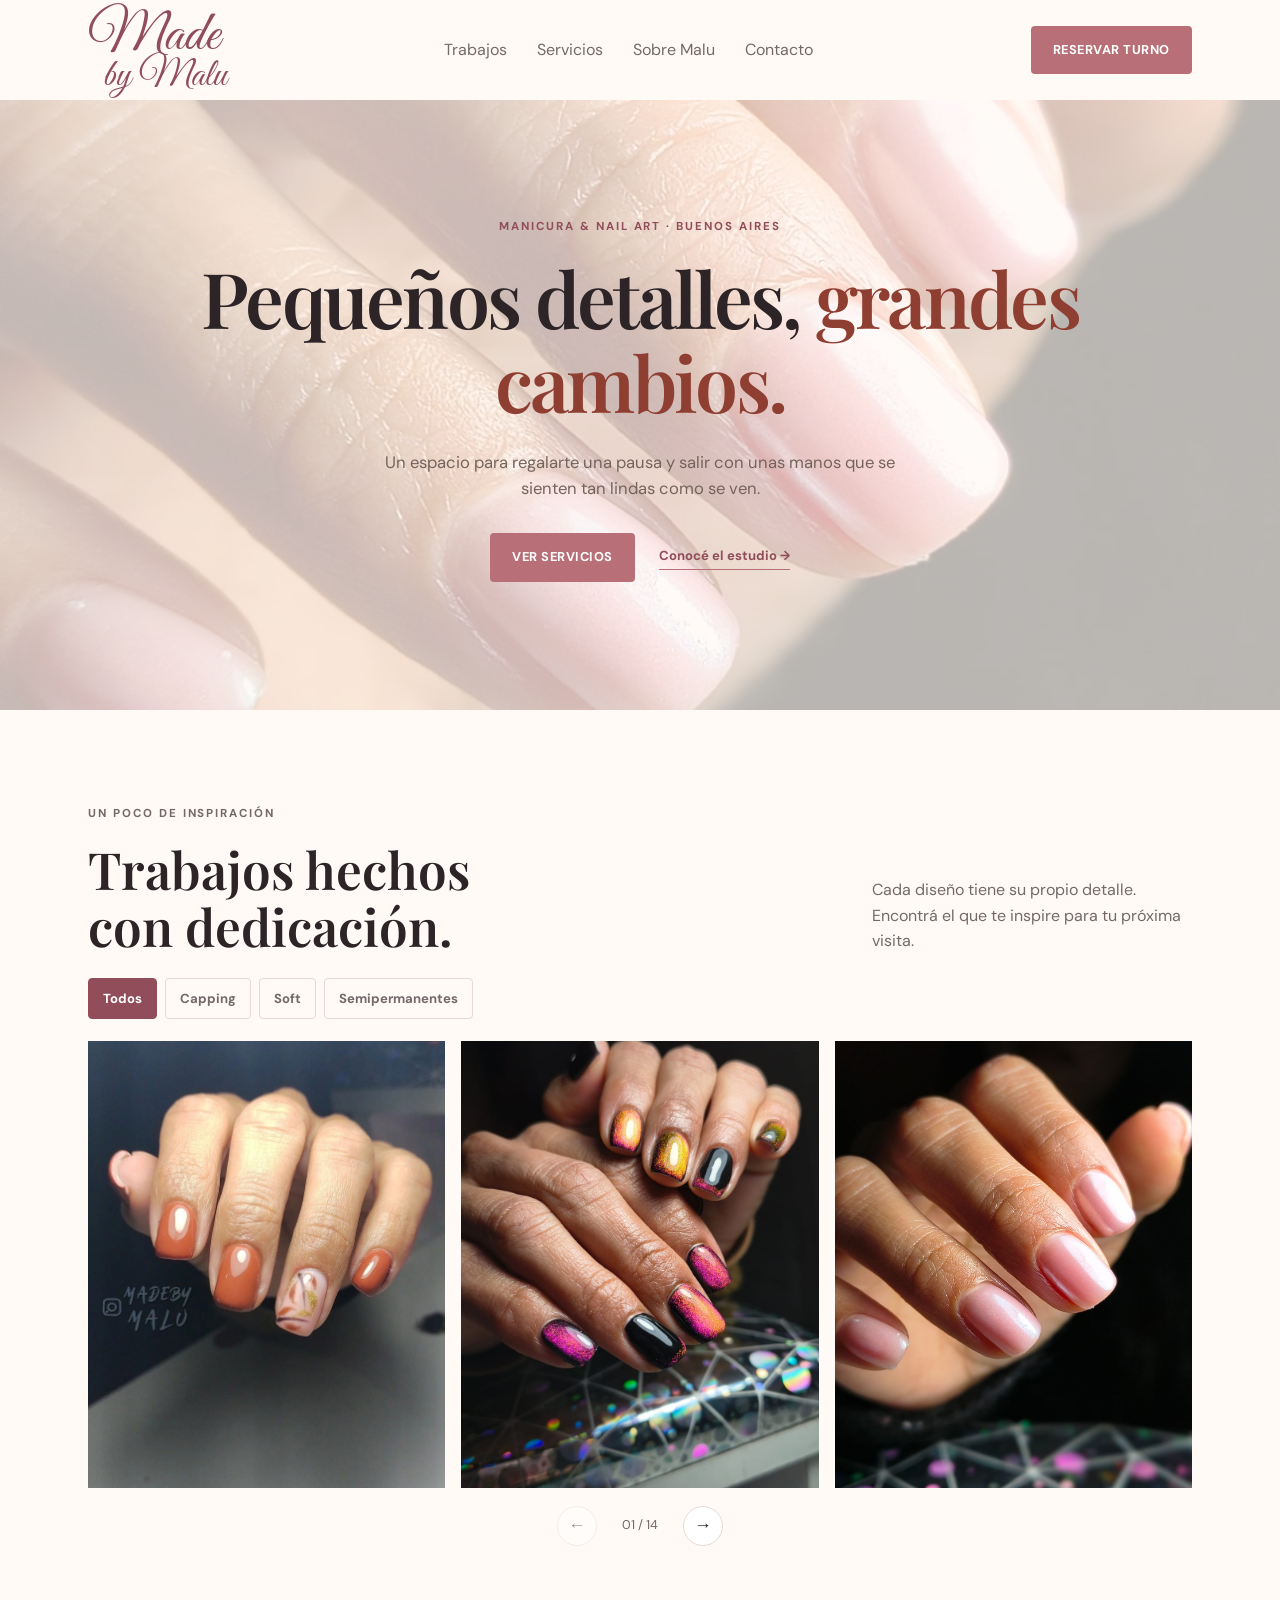
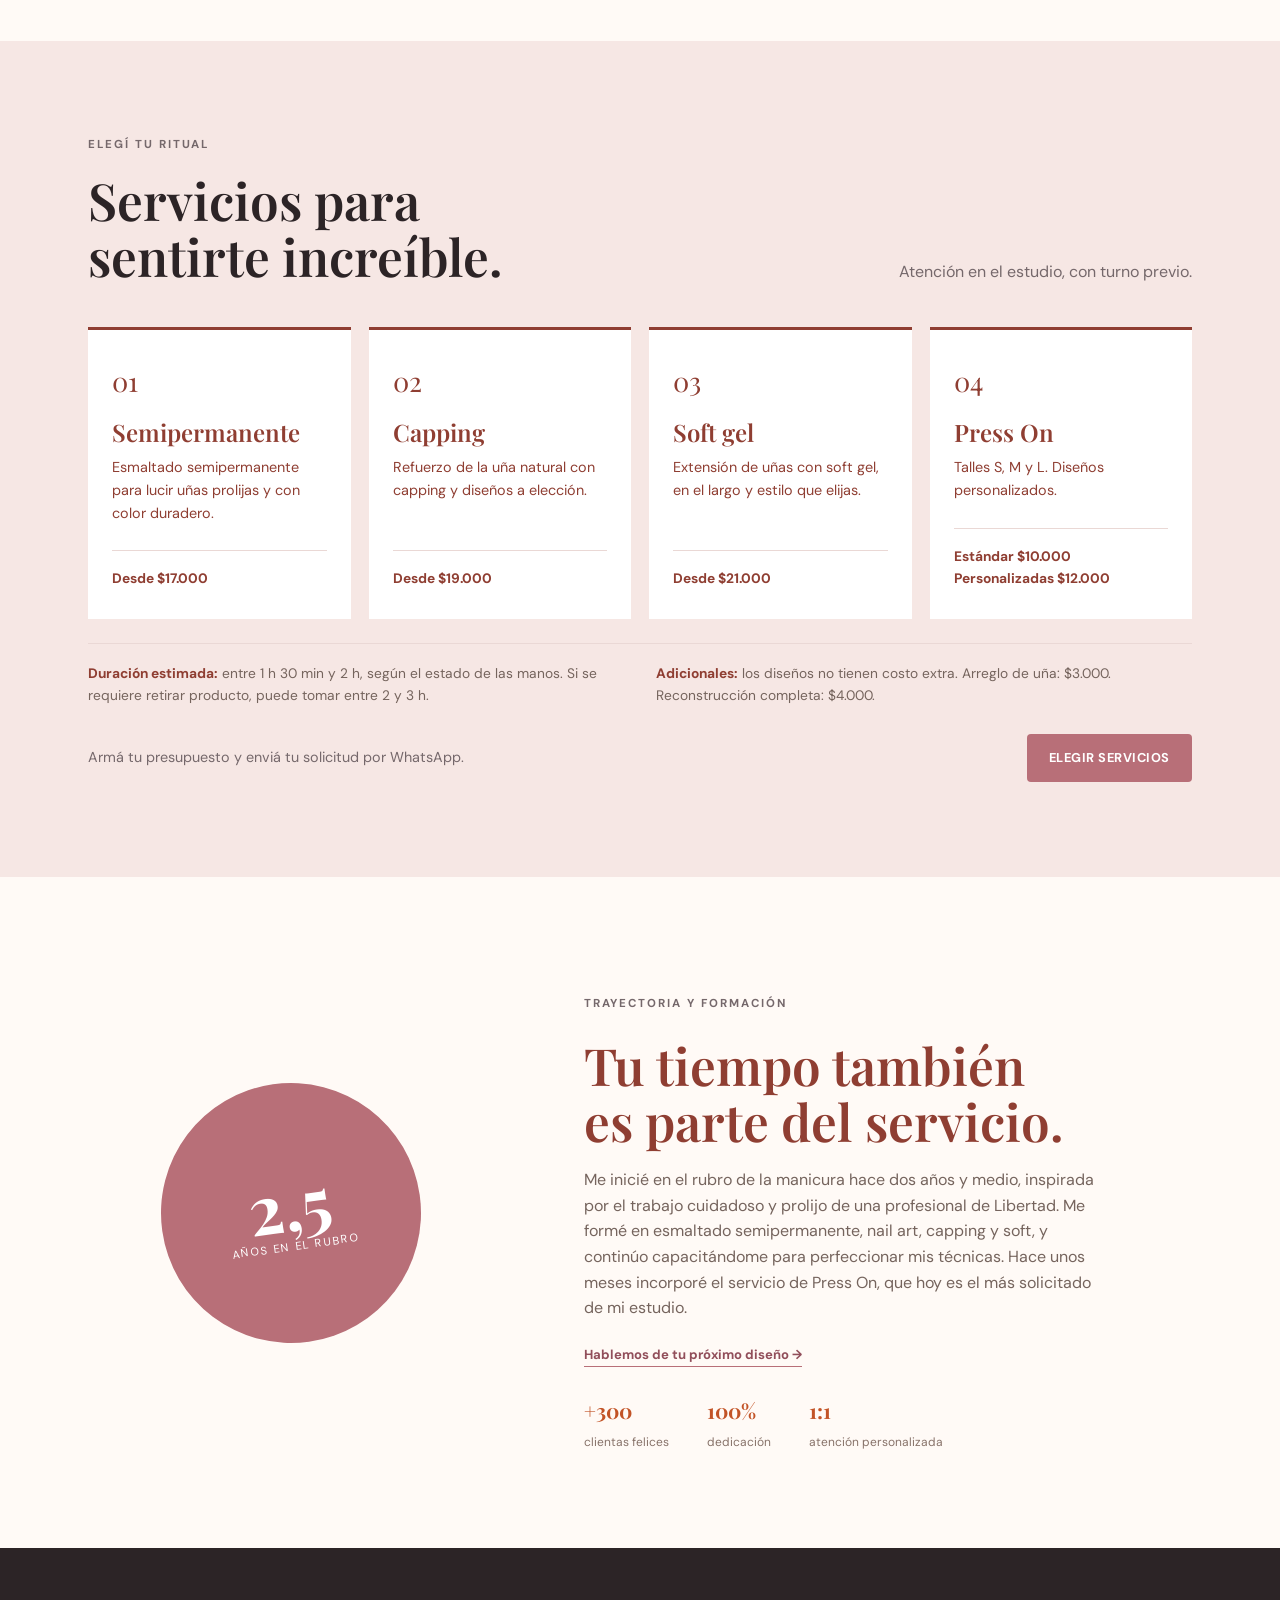
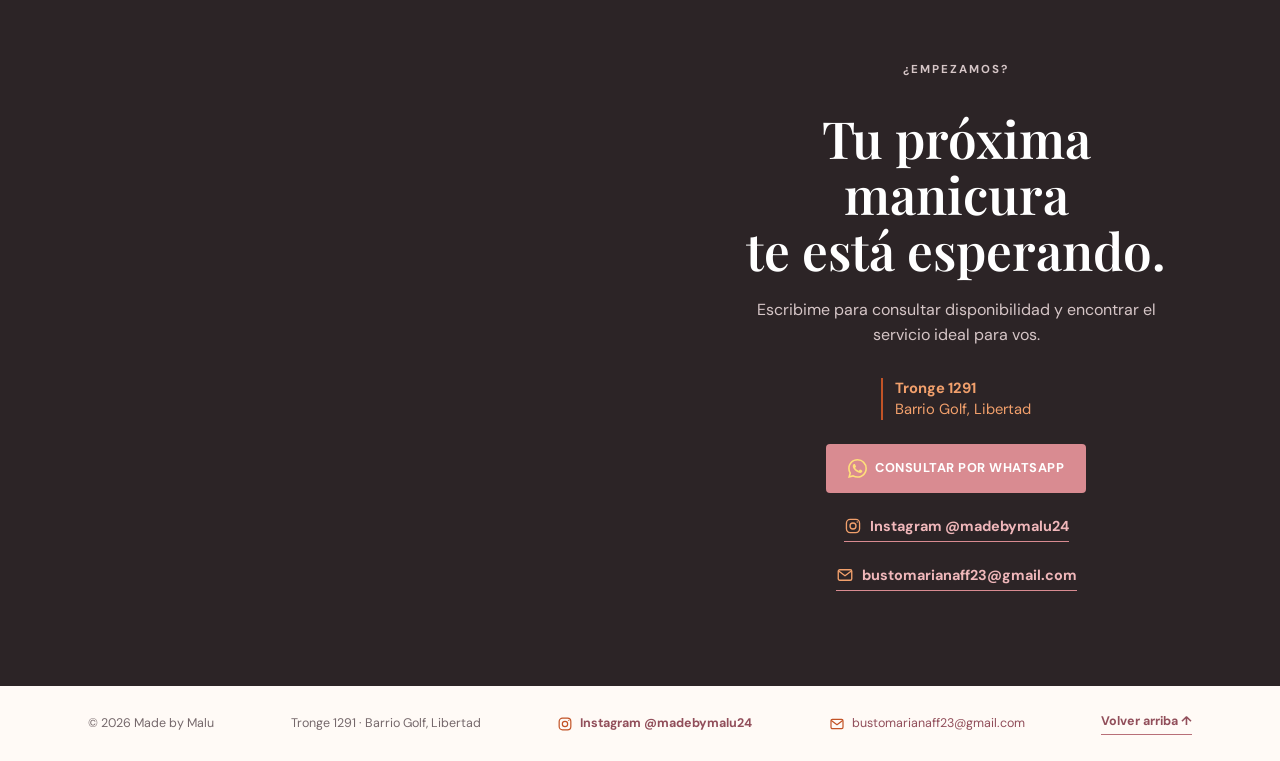
==== commit 1c6d926f: "agregar presupuesto y solicitud de turnos por WhatsApp - Crear página para seleccionar servicios y v" ====
--- a/index.html
+++ b/index.html
@@ -16,7 +16,7 @@
             <a href="#nosotros">Sobre Malu</a>
             <a href="#contacto">Contacto</a>
         </nav>
-        <a class="button" href="https://wa.me/5491171201087" target="_blank" rel="noreferrer">Reservar turno</a>
+        <a class="button" href="turno.html">Reservar turno</a>
     </header>
 
     <main>
@@ -78,11 +78,15 @@
                     <article class="service-card"><span class="service-number">01</span><h3>Semipermanente</h3><p>Esmaltado semipermanente para lucir uñas prolijas y con color duradero.</p><div class="price">Desde $17.000</div></article>
                     <article class="service-card"><span class="service-number">02</span><h3>Capping</h3><p>Refuerzo de la uña natural con capping y diseños a elección.</p><div class="price">Desde $19.000</div></article>
                     <article class="service-card"><span class="service-number">03</span><h3>Soft gel</h3><p>Extensión de uñas con soft gel, en el largo y estilo que elijas.</p><div class="price">Desde $21.000</div></article>
-                    <article class="service-card"><span class="service-number">04</span><h3>Press On</h3><p>Uñas Press On en medidas estándar o personalizadas.</p><div class="price">Estándar $10.000<br>Personalizadas $12.000</div></article>
+                    <article class="service-card"><span class="service-number">04</span><h3>Press On</h3><p>Talles S, M y L. Diseños personalizados.</p><div class="price">Estándar $10.000<br>Personalizadas $12.000</div></article>
                 </div>
                 <div class="service-details">
                     <p><strong>Duración estimada:</strong> entre 1 h 30 min y 2 h, según el estado de las manos. Si se requiere retirar producto, puede tomar entre 2 y 3 h.</p>
                     <p><strong>Adicionales:</strong> los diseños no tienen costo extra. Arreglo de uña: $3.000. Reconstrucción completa: $4.000.</p>
+                </div>
+                <div class="service-booking-cta">
+                    <p>Armá tu presupuesto y enviá tu solicitud por WhatsApp.</p>
+                    <a class="button" href="turno.html">Elegir servicios</a>
                 </div>
             </div>
         </section>
@@ -110,10 +114,10 @@
                     <h2>Tu próxima manicura<br>te está esperando.</h2>
                     <p>Escribime para consultar disponibilidad y encontrar el servicio ideal para vos.</p>
                     <p class="booking-address"><strong>Tronge 1291</strong><br>Barrio Golf, Libertad</p>
-                    <a class="button" href="https://wa.me/5491171201087" target="_blank" rel="noreferrer">Consultar por WhatsApp</a>
-                    <a class="contact-instagram" href="https://www.instagram.com/madebymalu24/" target="_blank" rel="noreferrer">Instagram @madebymalu24</a>
-                    <a class="contact-email contact-email-desktop" href="https://mail.google.com/mail/?view=cm&amp;fs=1&amp;to=bustomarianaff23%40gmail.com&amp;su=Consulta%20de%20turno%20-%20Made%20by%20Malu&amp;body=Hola%2C%20quisiera%20consultar%20por%20un%20turno." target="_blank" rel="noreferrer">bustomarianaff23@gmail.com</a>
-                    <a class="contact-email contact-email-mobile" href="mailto:bustomarianaff23@gmail.com?subject=Consulta%20de%20turno%20-%20Made%20by%20Malu&amp;body=Hola%2C%20quisiera%20consultar%20por%20un%20turno.">bustomarianaff23@gmail.com</a>
+                    <a class="button" href="https://wa.me/5491171201087" target="_blank" rel="noreferrer"><svg class="contact-icon contact-icon-whatsapp" viewBox="0 0 24 24" aria-hidden="true" focusable="false"><path fill="currentColor" d="M17.472 14.382c-.297-.149-1.758-.867-2.03-.967-.273-.099-.471-.148-.67.15-.197.297-.767.966-.94 1.164-.173.198-.347.223-.644.075-.297-.15-1.255-.463-2.39-1.475-.883-.788-1.48-1.761-1.653-2.059-.173-.297-.018-.458.13-.606.134-.133.298-.347.446-.52.149-.174.198-.298.298-.497.099-.198.05-.371-.025-.52-.075-.149-.669-1.612-.916-2.207-.242-.579-.487-.5-.67-.51-.173-.008-.371-.01-.57-.01-.198 0-.52.074-.792.372-.273.297-1.04 1.016-1.04 2.479 0 1.462 1.065 2.875 1.213 3.074.149.198 2.095 3.2 5.077 4.487.709.306 1.262.489 1.693.626.712.226 1.36.194 1.872.118.571-.085 1.758-.719 2.006-1.413.248-.694.248-1.289.173-1.413-.074-.124-.272-.198-.57-.347m-5.421 7.403h-.004a9.87 9.87 0 0 1-5.031-1.378l-.361-.214-3.741.982.999-3.648-.235-.374a9.86 9.86 0 0 1-1.51-5.26c.002-5.45 4.438-9.884 9.888-9.884 2.64.001 5.122 1.03 6.988 2.898a9.825 9.825 0 0 1 2.892 6.994c-.003 5.45-4.437 9.884-9.885 9.884m8.413-18.297A11.815 11.815 0 0 0 12.05 0C5.495 0 .16 5.335.157 11.892c0 2.096.547 4.143 1.588 5.946L.057 24l6.304-1.654a11.882 11.882 0 0 0 5.683 1.448h.005c6.554 0 11.89-5.335 11.893-11.893a11.821 11.821 0 0 0-3.48-8.413Z"/></svg>Consultar por WhatsApp</a>
+                    <a class="contact-instagram" href="https://www.instagram.com/madebymalu24/" target="_blank" rel="noreferrer"><svg class="contact-icon" viewBox="0 0 24 24" aria-hidden="true" focusable="false"><rect x="3.25" y="3.25" width="17.5" height="17.5" rx="5" fill="none" stroke="currentColor" stroke-width="1.8"/><circle cx="12" cy="12" r="4" fill="none" stroke="currentColor" stroke-width="1.8"/><circle cx="17.7" cy="6.5" r="1" fill="currentColor"/></svg>Instagram @madebymalu24</a>
+                    <a class="contact-email contact-email-desktop" href="https://mail.google.com/mail/?view=cm&amp;fs=1&amp;to=bustomarianaff23%40gmail.com&amp;su=Consulta%20de%20turno%20-%20Made%20by%20Malu&amp;body=Hola%2C%20quisiera%20consultar%20por%20un%20turno." target="_blank" rel="noreferrer"><svg class="contact-icon" viewBox="0 0 24 24" aria-hidden="true" focusable="false"><rect x="3" y="5" width="18" height="14" rx="2" fill="none" stroke="currentColor" stroke-width="1.8"/><path d="m4 7 8 6 8-6" fill="none" stroke="currentColor" stroke-linecap="round" stroke-linejoin="round" stroke-width="1.8"/></svg>bustomarianaff23@gmail.com</a>
+                    <a class="contact-email contact-email-mobile" href="mailto:bustomarianaff23@gmail.com?subject=Consulta%20de%20turno%20-%20Made%20by%20Malu&amp;body=Hola%2C%20quisiera%20consultar%20por%20un%20turno."><svg class="contact-icon" viewBox="0 0 24 24" aria-hidden="true" focusable="false"><rect x="3" y="5" width="18" height="14" rx="2" fill="none" stroke="currentColor" stroke-width="1.8"/><path d="m4 7 8 6 8-6" fill="none" stroke="currentColor" stroke-linecap="round" stroke-linejoin="round" stroke-width="1.8"/></svg>bustomarianaff23@gmail.com</a>
                 </div>
             </div>
         </section>
@@ -130,7 +134,7 @@
         <p class="gallery-count" aria-live="polite"></p>
     </dialog>
 
-    <footer><div class="container footer-row"><span>© <span data-current-year>2026</span> Made by Malu</span><span>Tronge 1291 · Barrio Golf, Libertad</span><a class="footer-social" href="https://www.instagram.com/madebymalu24/" target="_blank" rel="noreferrer">Instagram @madebymalu24</a><a class="footer-email footer-email-desktop" href="https://mail.google.com/mail/?view=cm&amp;fs=1&amp;to=bustomarianaff23%40gmail.com&amp;su=Consulta%20de%20turno%20-%20Made%20by%20Malu&amp;body=Hola%2C%20quisiera%20consultar%20por%20un%20turno." target="_blank" rel="noreferrer">bustomarianaff23@gmail.com</a><a class="footer-email footer-email-mobile" href="mailto:bustomarianaff23@gmail.com?subject=Consulta%20de%20turno%20-%20Made%20by%20Malu&amp;body=Hola%2C%20quisiera%20consultar%20por%20un%20turno.">bustomarianaff23@gmail.com</a><a class="back-to-top" href="#inicio">Volver arriba ↑</a></div></footer>
+    <footer><div class="container footer-row"><span>© <span data-current-year>2026</span> Made by Malu</span><span>Tronge 1291 · Barrio Golf, Libertad</span><a class="footer-social" href="https://www.instagram.com/madebymalu24/" target="_blank" rel="noreferrer"><svg class="footer-icon" viewBox="0 0 24 24" aria-hidden="true" focusable="false"><rect x="3.25" y="3.25" width="17.5" height="17.5" rx="5" fill="none" stroke="currentColor" stroke-width="1.8"/><circle cx="12" cy="12" r="4" fill="none" stroke="currentColor" stroke-width="1.8"/><circle cx="17.7" cy="6.5" r="1" fill="currentColor"/></svg>Instagram @madebymalu24</a><a class="footer-email footer-email-desktop" href="https://mail.google.com/mail/?view=cm&amp;fs=1&amp;to=bustomarianaff23%40gmail.com&amp;su=Consulta%20de%20turno%20-%20Made%20by%20Malu&amp;body=Hola%2C%20quisiera%20consultar%20por%20un%20turno." target="_blank" rel="noreferrer"><svg class="footer-icon" viewBox="0 0 24 24" aria-hidden="true" focusable="false"><rect x="3" y="5" width="18" height="14" rx="2" fill="none" stroke="currentColor" stroke-width="1.8"/><path d="m4 7 8 6 8-6" fill="none" stroke="currentColor" stroke-linecap="round" stroke-linejoin="round" stroke-width="1.8"/></svg>bustomarianaff23@gmail.com</a><a class="footer-email footer-email-mobile" href="mailto:bustomarianaff23@gmail.com?subject=Consulta%20de%20turno%20-%20Made%20by%20Malu&amp;body=Hola%2C%20quisiera%20consultar%20por%20un%20turno."><svg class="footer-icon" viewBox="0 0 24 24" aria-hidden="true" focusable="false"><rect x="3" y="5" width="18" height="14" rx="2" fill="none" stroke="currentColor" stroke-width="1.8"/><path d="m4 7 8 6 8-6" fill="none" stroke="currentColor" stroke-linecap="round" stroke-linejoin="round" stroke-width="1.8"/></svg>bustomarianaff23@gmail.com</a><a class="back-to-top" href="#inicio">Volver arriba ↑</a></div></footer>
     <script src="js/main.js"></script>
 </body>
 </html>
--- a/css/styles.css
+++ b/css/styles.css
@@ -64,6 +64,9 @@
 .service-details { border-top: 1px solid var(--line); display: grid; gap: 12px 32px; grid-template-columns: repeat(2, minmax(0, 1fr)); margin-top: 24px; padding-top: 18px; }
 .service-details p { color: #75645d; font-size: .86rem; }
 .service-details strong { color: var(--autumn-red); }
+.service-booking-cta { align-items: center; display: flex; flex-wrap: wrap; gap: 14px 24px; justify-content: space-between; margin-top: 28px; }
+.service-booking-cta p { color: var(--muted); font-size: .9rem; }
+.service-booking-cta .button { white-space: nowrap; }
 
 .portfolio { background: var(--cream); }
 .gallery-filters { display: flex; flex-wrap: wrap; gap: 8px; margin: -18px 0 22px; }
@@ -120,16 +123,20 @@
 .booking h2 { color: white; }
 .booking p { color: #d6c6c7; margin: 18px auto 30px; max-width: 450px; }
 .booking .booking-address { border-left: 2px solid var(--autumn-orange); color: var(--autumn-light); font-size: .92rem; line-height: 1.45; margin: 0 auto 24px; padding-left: 12px; text-align: left; width: fit-content; }
-.booking .button { background: #d98b91; }
+.booking .button { align-items: center; background: #d98b91; display: inline-flex; gap: 8px; }
 .booking .button:hover, .booking .button:focus-visible { background: var(--autumn-orange); color: var(--autumn-ink); }
-.contact-instagram, .contact-email { border-bottom: 1px solid #d98b91; color: #f0b7ba; display: block; font-size: .9rem; font-weight: 700; margin: 22px auto 0; padding-bottom: 3px; transition: border-color .2s, color .2s; width: fit-content; }
+.contact-instagram, .contact-email { align-items: center; border-bottom: 1px solid #d98b91; color: #f0b7ba; display: flex; font-size: .9rem; font-weight: 700; gap: 8px; margin: 22px auto 0; padding-bottom: 3px; transition: border-color .2s, color .2s; width: fit-content; }
+.contact-icon { color: var(--autumn-light); flex: 0 0 auto; height: 18px; width: 18px; }
+.button .contact-icon-whatsapp { color: #ffe07a; height: 19px; width: 19px; }
 .contact-instagram:hover, .contact-email:hover, .contact-instagram:focus-visible, .contact-email:focus-visible { border-color: var(--autumn-light); color: var(--autumn-light); }
 .contact-email-mobile, .footer-email-mobile { display: none; }
 footer { color: var(--muted); font-size: .78rem; padding: 26px 0; }
 .footer-row { align-items: center; display: flex; justify-content: space-between; }
-.footer-social { color: var(--rose-dark); font-weight: 700; transition: color .2s; }
+.footer-social { align-items: center; color: var(--rose-dark); display: inline-flex; font-weight: 700; gap: 7px; transition: color .2s; }
 .footer-social:hover, .footer-social:focus-visible { color: var(--autumn-link); }
-.footer-email { color: var(--rose-dark); transition: color .2s; }
+.footer-email { align-items: center; color: var(--rose-dark); display: inline-flex; gap: 7px; transition: color .2s; }
+.footer-email-mobile { display: none; }
+.footer-icon { color: var(--autumn-orange); flex: 0 0 auto; height: 16px; width: 16px; }
 .footer-email:hover, .footer-email:focus-visible { color: var(--autumn-link); }
 .back-to-top { border-bottom: 1px solid var(--rose); color: var(--rose-dark); font-weight: 700; padding-bottom: 2px; transition: border-color .2s, color .2s; }
 .back-to-top:hover, .back-to-top:focus-visible { border-color: var(--autumn-orange); color: var(--autumn-link); }
@@ -152,6 +159,7 @@
     section { padding: 70px 0; } .section-head { align-items: start; flex-direction: column; gap: 16px; }
     .service-grid, .about-grid { grid-template-columns: 1fr; } .about-grid { gap: 48px; }
     .service-details { grid-template-columns: 1fr; }
+    .service-booking-cta { align-items: start; flex-direction: column; }
     .gallery-grid { gap: 12px; }
     .gallery-item { flex-basis: min(78vw, 340px); }
     .gallery-filters { gap: 6px; margin-top: -6px; }
@@ -164,8 +172,8 @@
     .booking-grid { gap: 32px; grid-template-columns: 1fr; }
     .booking-map { height: 280px; }
     .contact-email-desktop, .footer-email-desktop { display: none; }
-    .contact-email-mobile { display: block; }
-    .footer-email-mobile { display: inline; }
+    .contact-email-mobile { display: flex; }
+    .footer-email-mobile { display: inline-flex; }
     .about-stamp { height: 210px; width: 210px; } .about-stamp strong { font-size: 3.5rem; }
     .footer-row { align-items: start; flex-direction: column; gap: 10px; }
 }
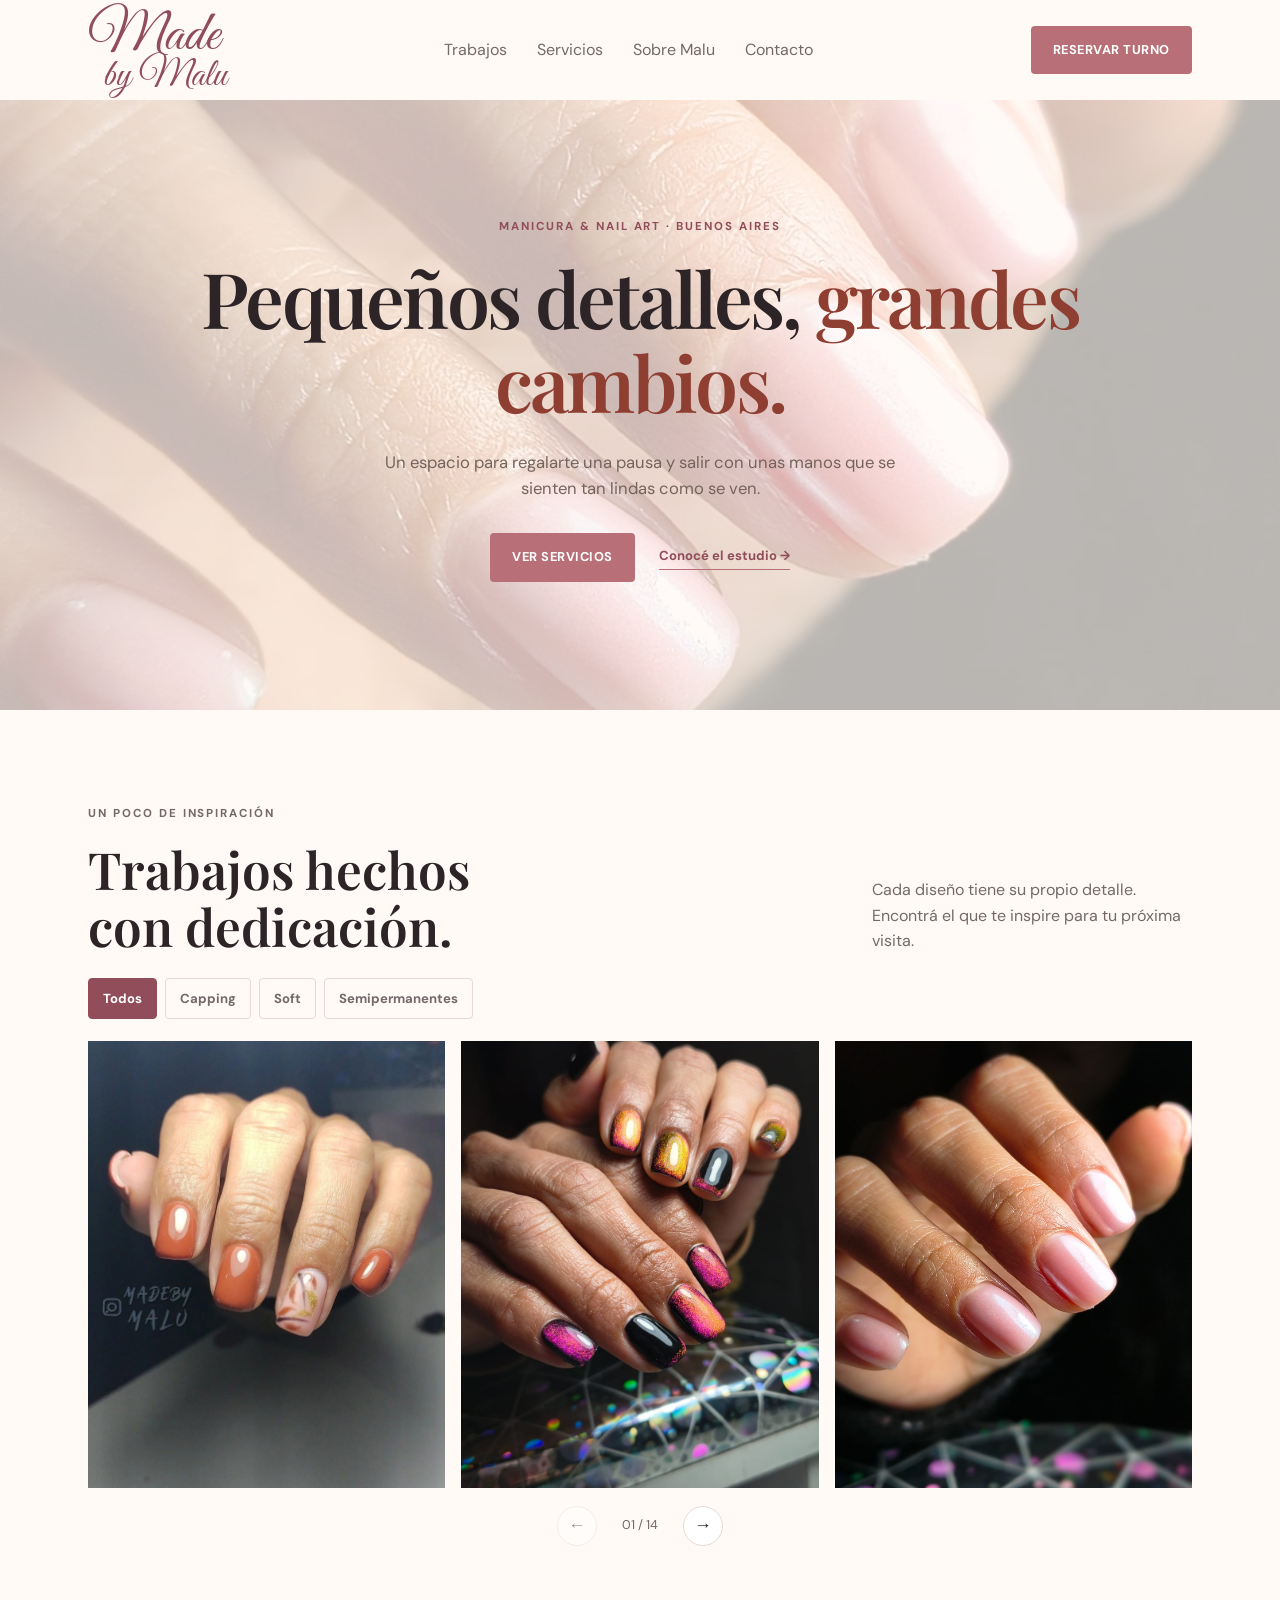
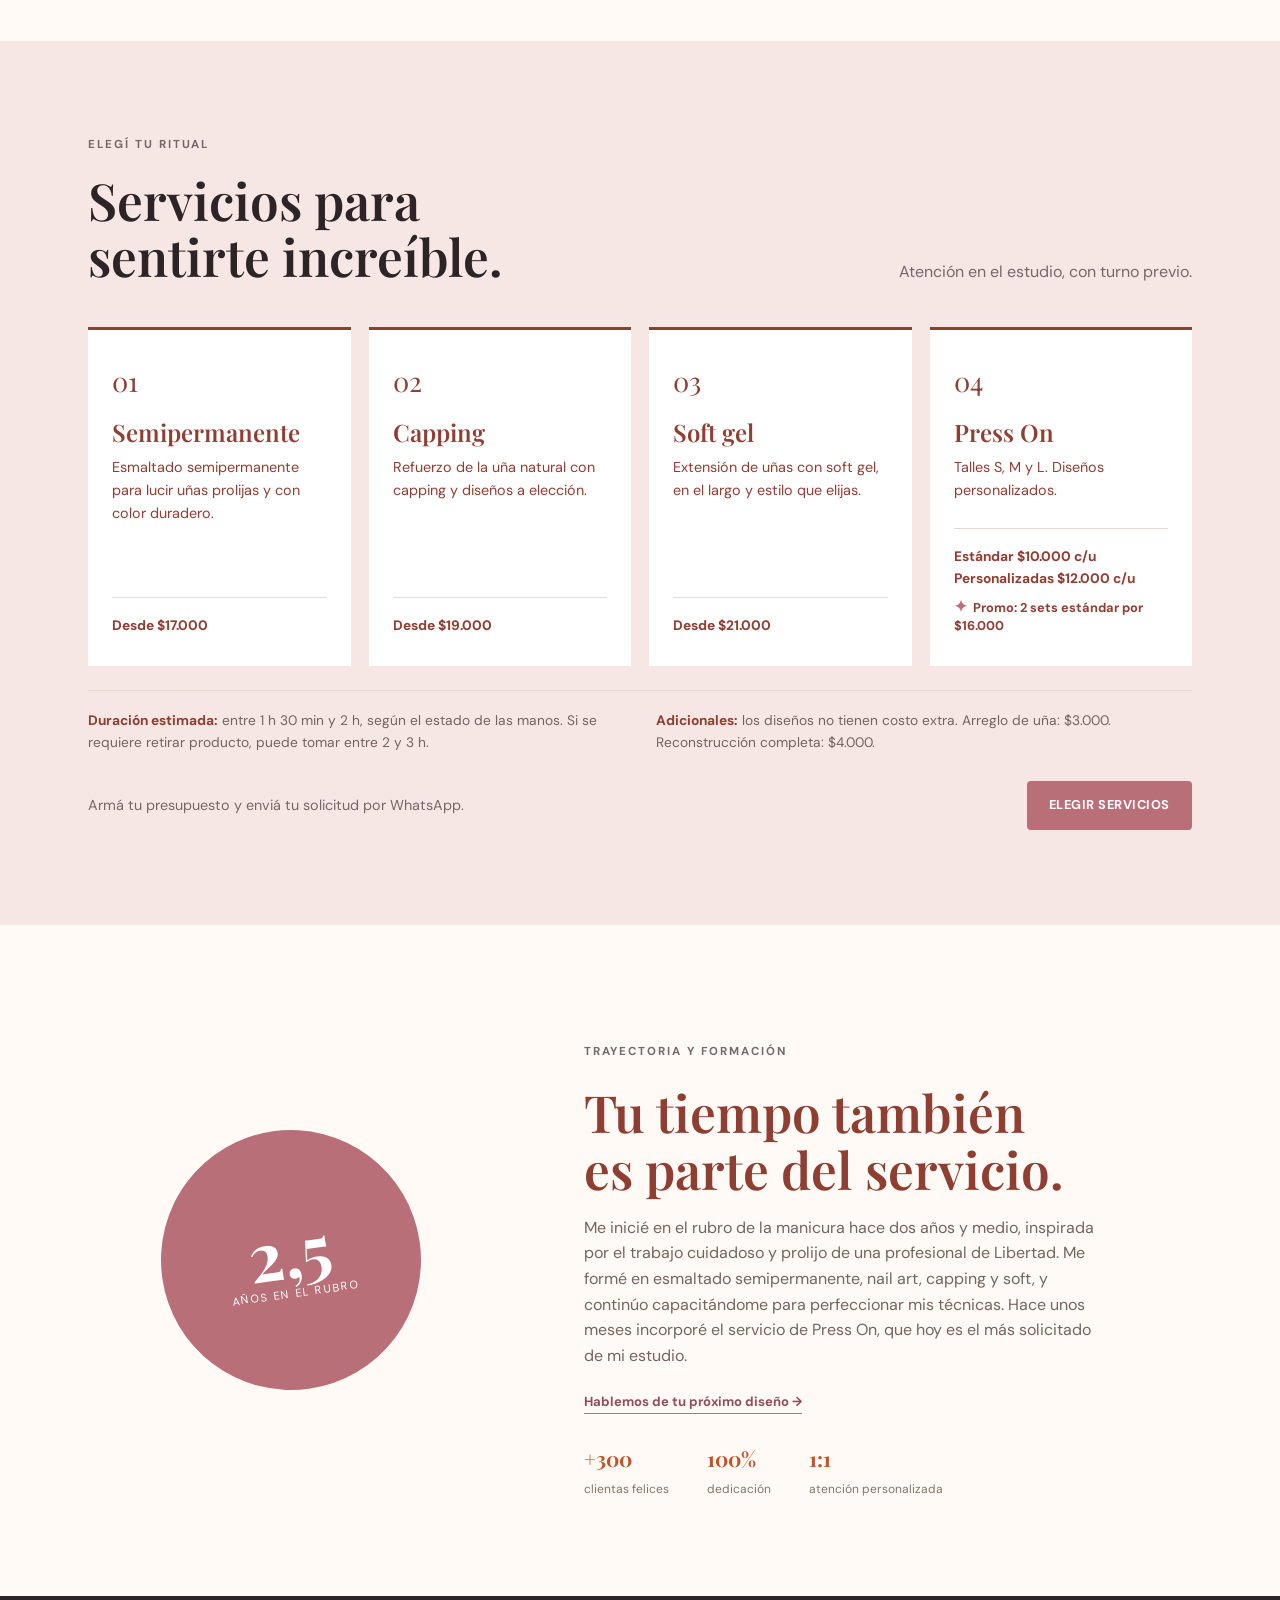
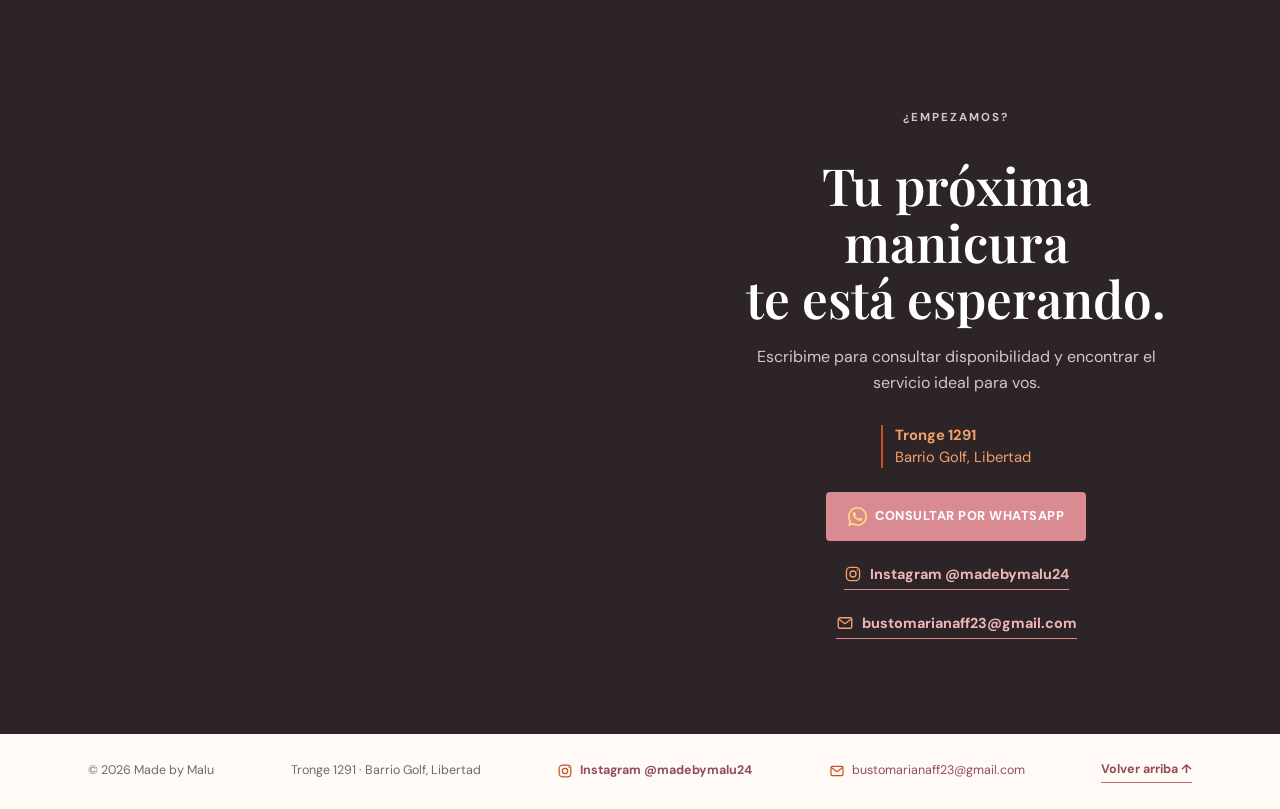
==== commit aca29806: "mejorar turnos, galerías y promo Press On - Actualiza la galería de Press On con las nuevas imágenes" ====
--- a/index.html
+++ b/index.html
@@ -78,7 +78,7 @@
                     <article class="service-card"><span class="service-number">01</span><h3>Semipermanente</h3><p>Esmaltado semipermanente para lucir uñas prolijas y con color duradero.</p><div class="price">Desde $17.000</div></article>
                     <article class="service-card"><span class="service-number">02</span><h3>Capping</h3><p>Refuerzo de la uña natural con capping y diseños a elección.</p><div class="price">Desde $19.000</div></article>
                     <article class="service-card"><span class="service-number">03</span><h3>Soft gel</h3><p>Extensión de uñas con soft gel, en el largo y estilo que elijas.</p><div class="price">Desde $21.000</div></article>
-                    <article class="service-card"><span class="service-number">04</span><h3>Press On</h3><p>Talles S, M y L. Diseños personalizados.</p><div class="price">Estándar $10.000<br>Personalizadas $12.000</div></article>
+                    <article class="service-card"><span class="service-number">04</span><h3>Press On</h3><p>Talles S, M y L. Diseños personalizados.</p><div class="price">Estándar $10.000 c/u<br>Personalizadas $12.000 c/u<span class="service-promo promo-badge">Promo: 2 sets estándar por $16.000</span></div></article>
                 </div>
                 <div class="service-details">
                     <p><strong>Duración estimada:</strong> entre 1 h 30 min y 2 h, según el estado de las manos. Si se requiere retirar producto, puede tomar entre 2 y 3 h.</p>
--- a/css/styles.css
+++ b/css/styles.css
@@ -60,6 +60,18 @@
 .service-card h3 { font-size: 1.5rem; margin: 16px 0 10px; }
 .service-card p { color: var(--muted); font-size: .9rem; min-height: 72px; }
 .price { border-top: 1px solid var(--line); color: var(--rose-dark); font-size: .86rem; font-weight: 700; margin-top: auto; padding-top: 16px; }
+.promo-badge { animation: promo-text-neon 1.4s ease-in-out infinite; color: var(--autumn-red); display: inline-block; font-weight: 700; line-height: 1.35; max-width: 100%; }
+.promo-badge::before { animation: promo-neon 1.4s ease-in-out infinite; color: var(--rose); content: '\2726'; display: inline-block; font-size: 1.25em; margin-right: 6px; }
+.service-promo { font-size: .8rem; margin-top: 7px; }
+@keyframes promo-text-neon {
+    0%, 100% { color: var(--autumn-red); text-shadow: 0 0 1px rgba(184,111,120,.35); }
+    50% { color: var(--rose-dark); text-shadow: 0 0 2px var(--cream), 0 0 9px var(--autumn-light), 0 0 19px var(--autumn-orange); }
+}
+@keyframes promo-neon {
+    0%, 100% { color: var(--rose); text-shadow: 0 0 2px rgba(184,111,120,.45); transform: scale(1); }
+    50% { color: var(--autumn-orange); text-shadow: 0 0 2px var(--cream), 0 0 10px var(--autumn-light), 0 0 20px var(--autumn-orange); transform: scale(1.5); }
+}
+@media (prefers-reduced-motion: reduce) { .promo-badge, .promo-badge::before { animation: none; } }
 .service-card .service-number, .service-card h3, .service-card p, .service-card .price { color: var(--autumn-red); }
 .service-details { border-top: 1px solid var(--line); display: grid; gap: 12px 32px; grid-template-columns: repeat(2, minmax(0, 1fr)); margin-top: 24px; padding-top: 18px; }
 .service-details p { color: #75645d; font-size: .86rem; }
@@ -164,9 +176,9 @@
     .gallery-item { flex-basis: min(78vw, 340px); }
     .gallery-filters { gap: 6px; margin-top: -6px; }
     .gallery-filter { font-size: .76rem; padding: 8px 10px; }
-    .gallery-dialog { max-width: 96vw; padding: 54px 42px 10px; }
-    .gallery-dialog-image { max-height: min(72vh, 650px); max-width: calc(96vw - 84px); }
-    .gallery-close { right: 4px; top: 4px; }
+    .gallery-dialog { max-height: calc(100dvh - 24px); max-width: 96vw; overflow-y: auto; padding: 54px 42px 10px; }
+    .gallery-dialog-image { max-height: min(68dvh, 650px); max-width: calc(96vw - 84px); }
+    .gallery-close { right: 8px; top: 8px; }
     .gallery-previous { left: 2px; }
     .gallery-next { right: 2px; }
     .booking-grid { gap: 32px; grid-template-columns: 1fr; }
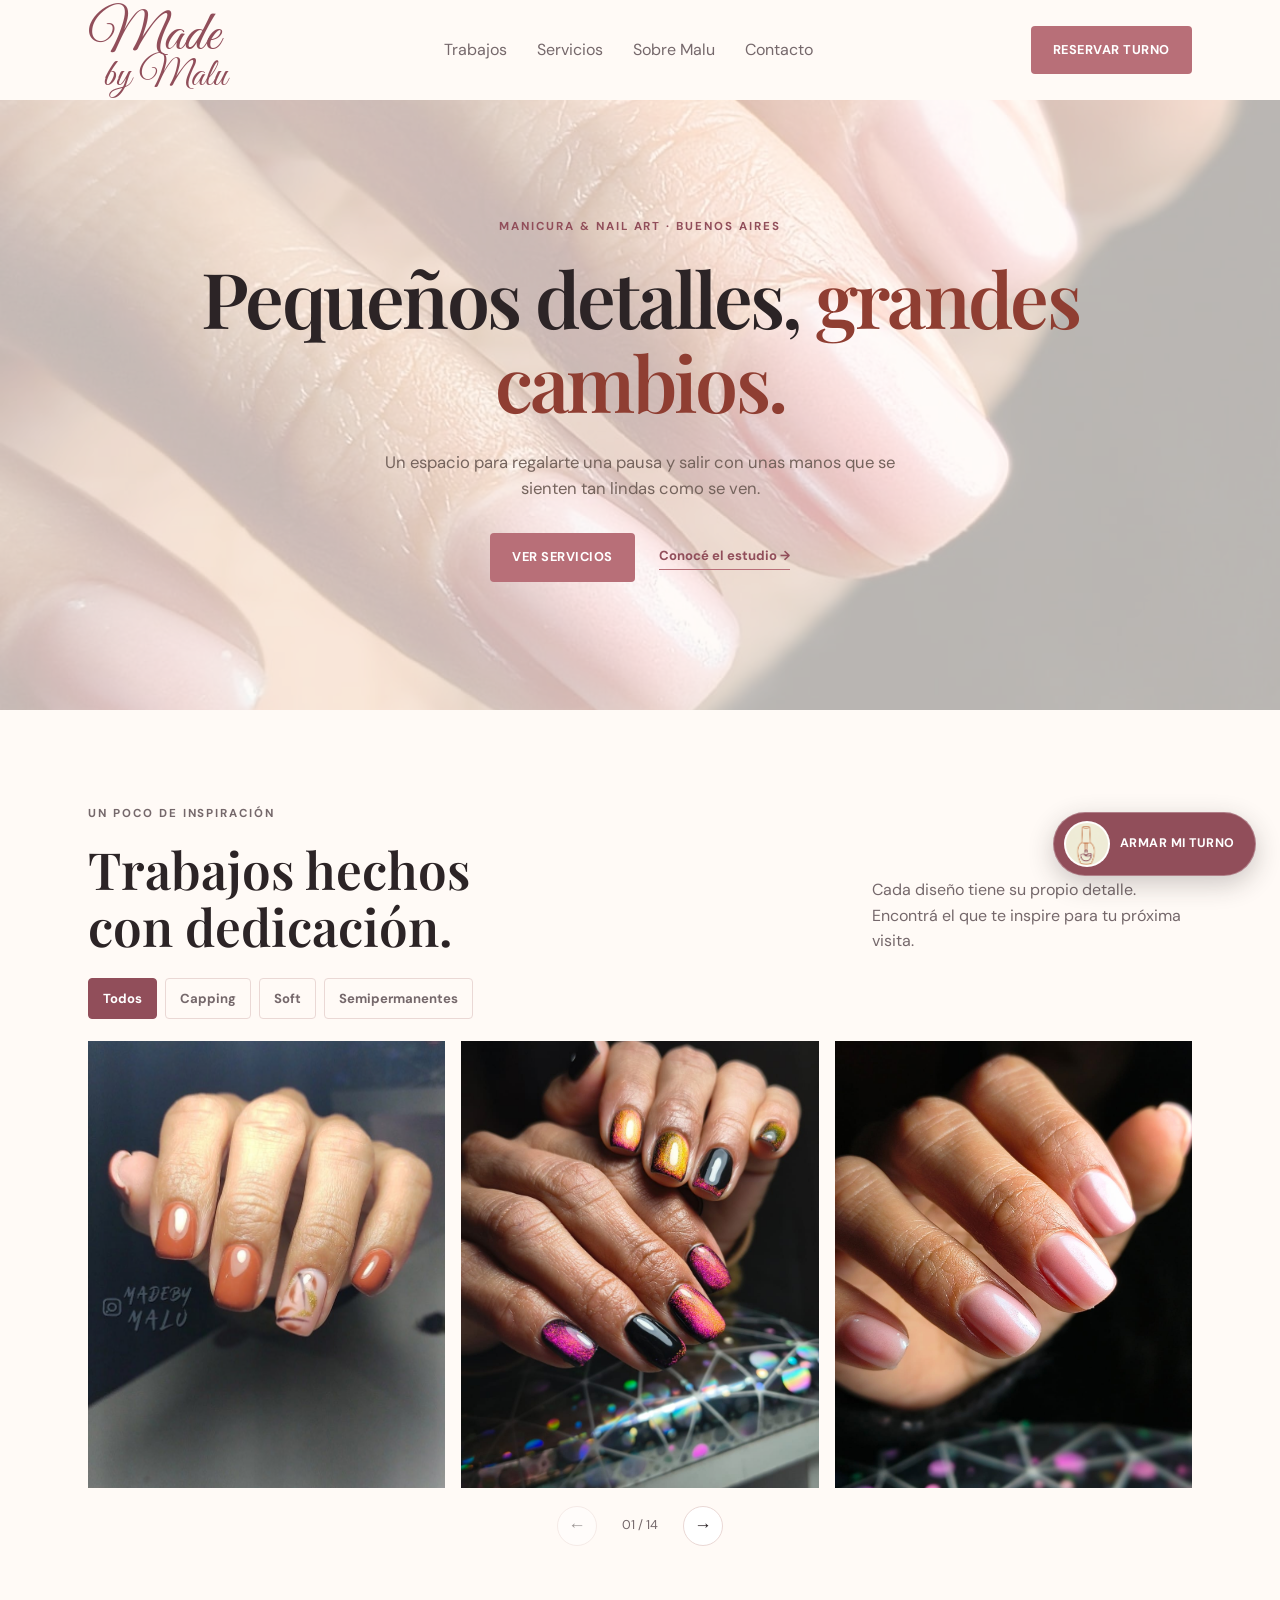
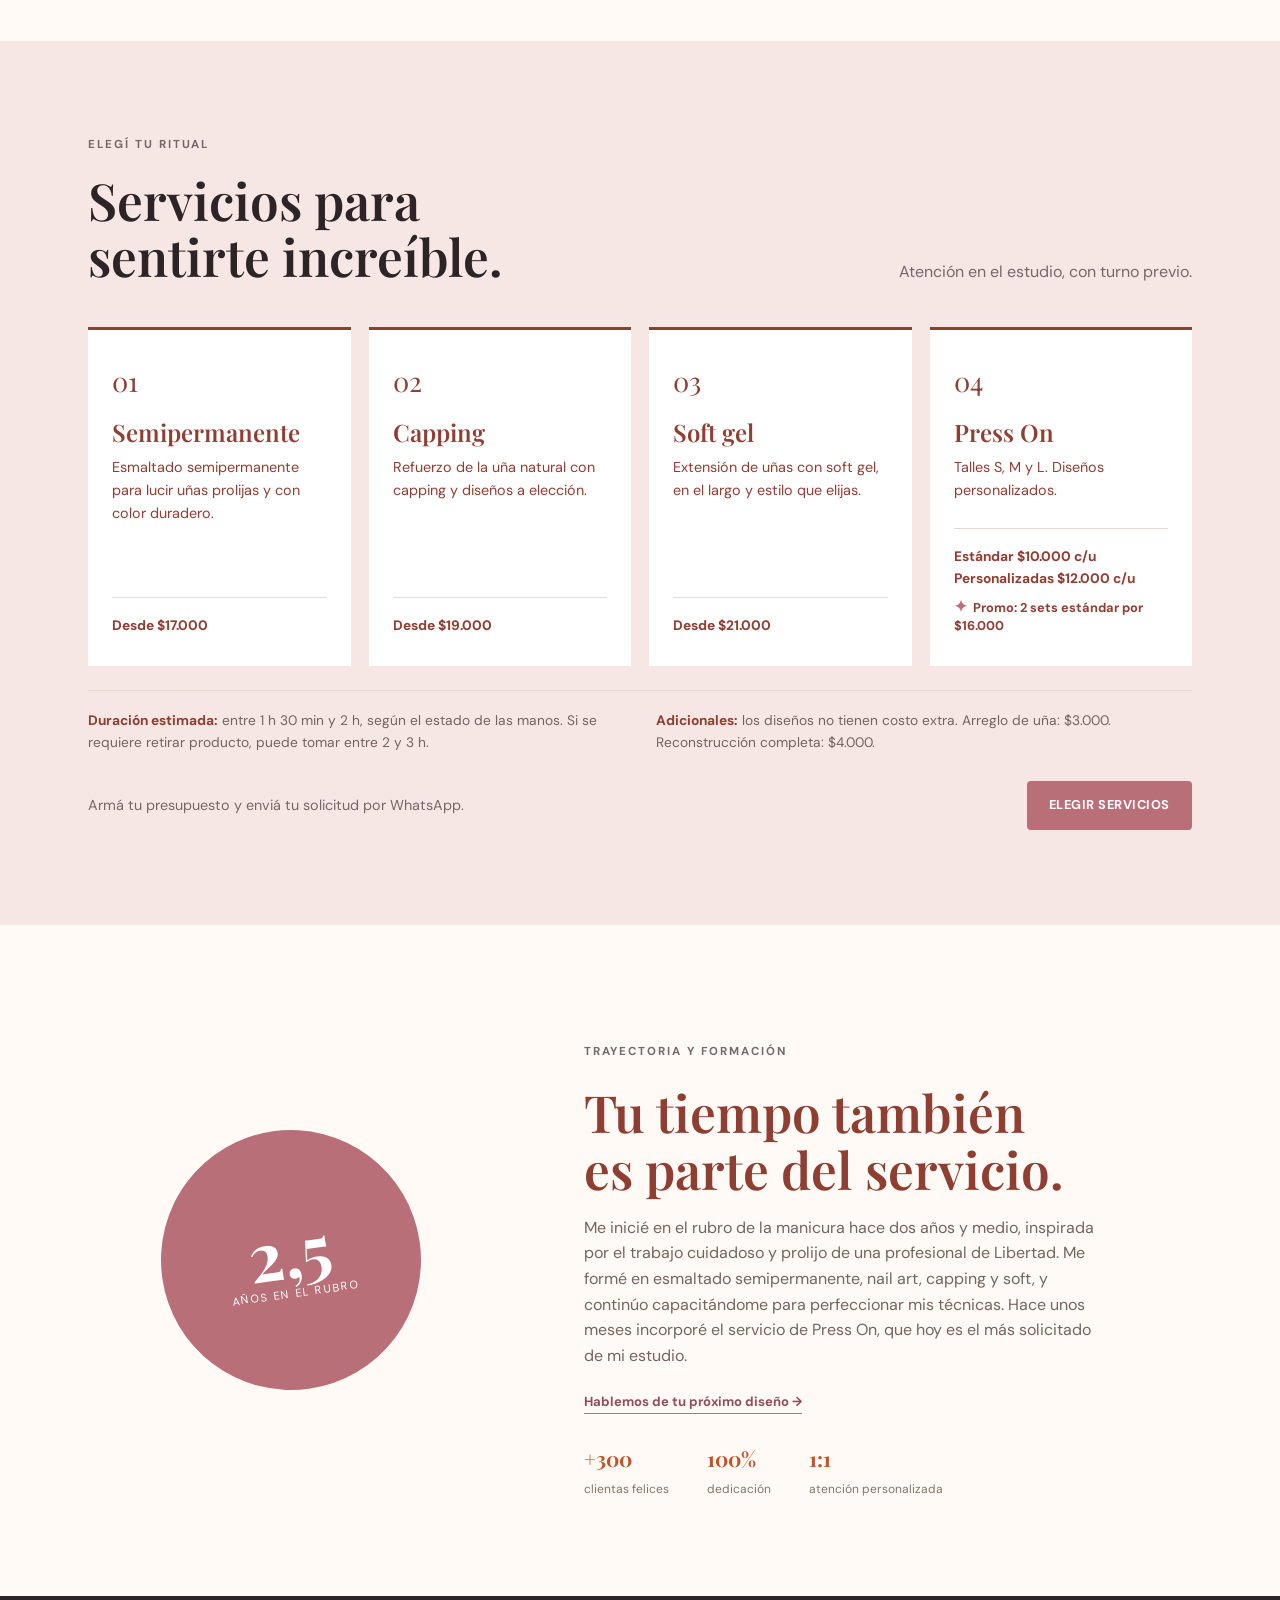
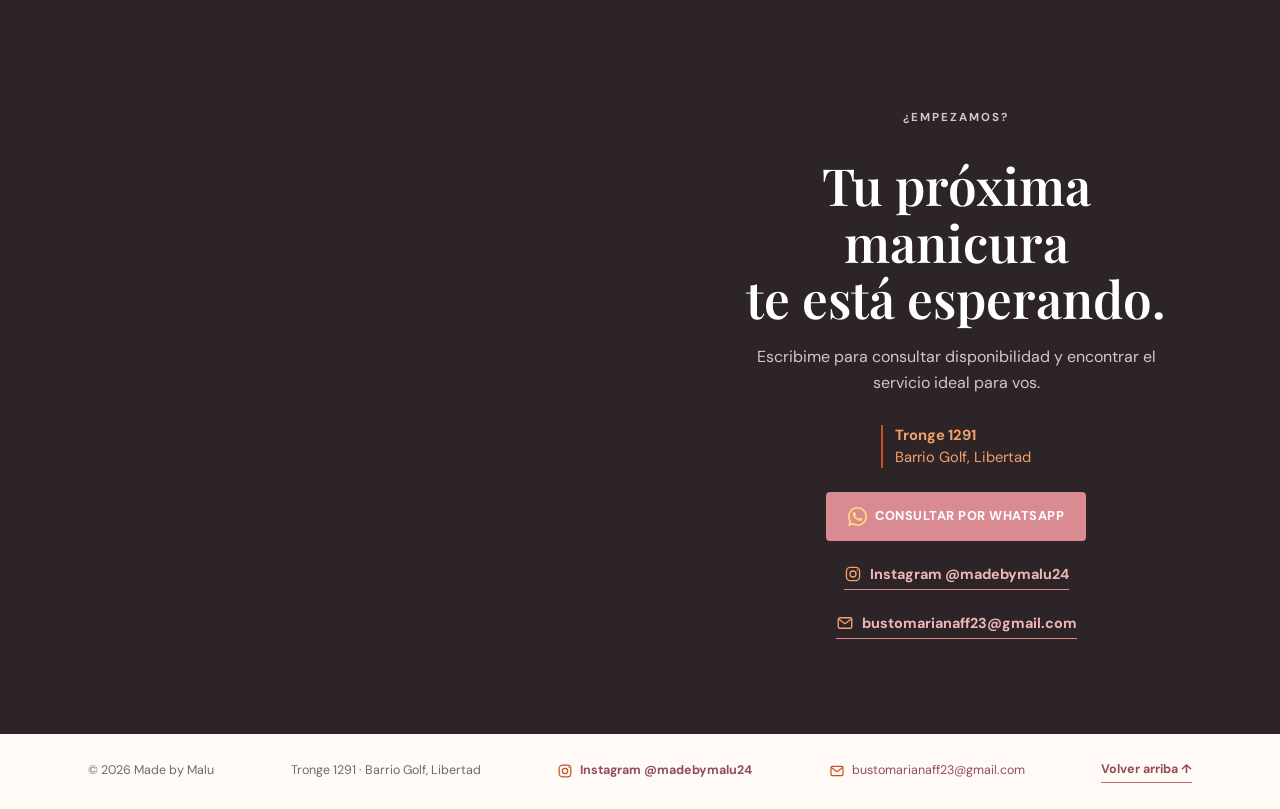
==== commit 23107923: "Agrega acceso flotante a turnos con ícono de esmalte" ====
--- a/index.html
+++ b/index.html
@@ -8,6 +8,12 @@
     <link rel="stylesheet" href="css/styles.css">
 </head>
 <body>
+    <a class="floating-booking" href="turno.html" aria-label="Armar mi turno">
+        <div class="floating-booking-mark" aria-hidden="true">
+            <img class="floating-booking-icon" src="assets/booking-polish-bottle.png" alt="">
+        </div>
+        <span>Armar mi turno</span>
+    </a>
     <header class="container">
         <a class="logo" href="#inicio"><span class="logo-wordmark"><span class="logo-main">Made</span><span class="logo-by">by Malu</span></span></a>
         <nav id="primary-navigation" aria-label="Navegación principal">
--- a/css/styles.css
+++ b/css/styles.css
@@ -152,6 +152,15 @@
 .footer-email:hover, .footer-email:focus-visible { color: var(--autumn-link); }
 .back-to-top { border-bottom: 1px solid var(--rose); color: var(--rose-dark); font-weight: 700; padding-bottom: 2px; transition: border-color .2s, color .2s; }
 .back-to-top:hover, .back-to-top:focus-visible { border-color: var(--autumn-orange); color: var(--autumn-link); }
+
+.floating-booking { align-items: center; animation: booking-float 3.8s ease-in-out infinite; background: var(--rose-dark); border: 1px solid rgba(255,255,255,.28); border-radius: 999px; bottom: max(24px, env(safe-area-inset-bottom)); box-shadow: 0 8px 26px rgba(44,36,38,.24); color: white; display: inline-flex; gap: 10px; min-height: 64px; padding: 8px 20px 8px 10px; position: fixed; right: max(24px, env(safe-area-inset-right)); transition: background .2s, box-shadow .2s, transform .2s; z-index: 30; }
+.floating-booking:hover, .floating-booking:focus-visible { animation-play-state: paused; background: var(--autumn-red); box-shadow: 0 10px 30px rgba(44,36,38,.3); transform: translateY(-3px); }
+.floating-booking:focus-visible { outline: 3px solid var(--autumn-light); outline-offset: 4px; }
+.floating-booking > span { font-size: .78rem; font-weight: 700; letter-spacing: .04em; text-transform: uppercase; white-space: nowrap; }
+.floating-booking-mark { align-items: center; background: var(--cream); border: 2px solid rgba(255,255,255,.8); border-radius: 50%; display: flex; flex: 0 0 46px; height: 46px; justify-content: center; overflow: hidden; width: 46px; }
+.floating-booking-icon { height: 100%; object-fit: cover; width: 100%; }
+@keyframes booking-float { 0%, 100% { translate: 0 0; } 50% { translate: 0 -5px; } }
+@media (prefers-reduced-motion: reduce) { .floating-booking { animation: none; } }
 
 @media (max-width: 760px) {
     html { scroll-padding-top: 142px; }
@@ -188,6 +197,9 @@
     .footer-email-mobile { display: inline-flex; }
     .about-stamp { height: 210px; width: 210px; } .about-stamp strong { font-size: 3.5rem; }
     .footer-row { align-items: start; flex-direction: column; gap: 10px; }
+    .floating-booking { bottom: max(16px, env(safe-area-inset-bottom)); height: 58px; justify-content: center; min-height: 58px; padding: 6px; right: max(16px, env(safe-area-inset-right)); width: 58px; }
+    .floating-booking-mark { flex-basis: 44px; height: 44px; width: 44px; }
+    .floating-booking > span { clip-path: inset(50%); height: 1px; overflow: hidden; position: absolute; white-space: nowrap; width: 1px; }
 }
 
 @media (min-width: 761px) and (max-width: 1050px) {
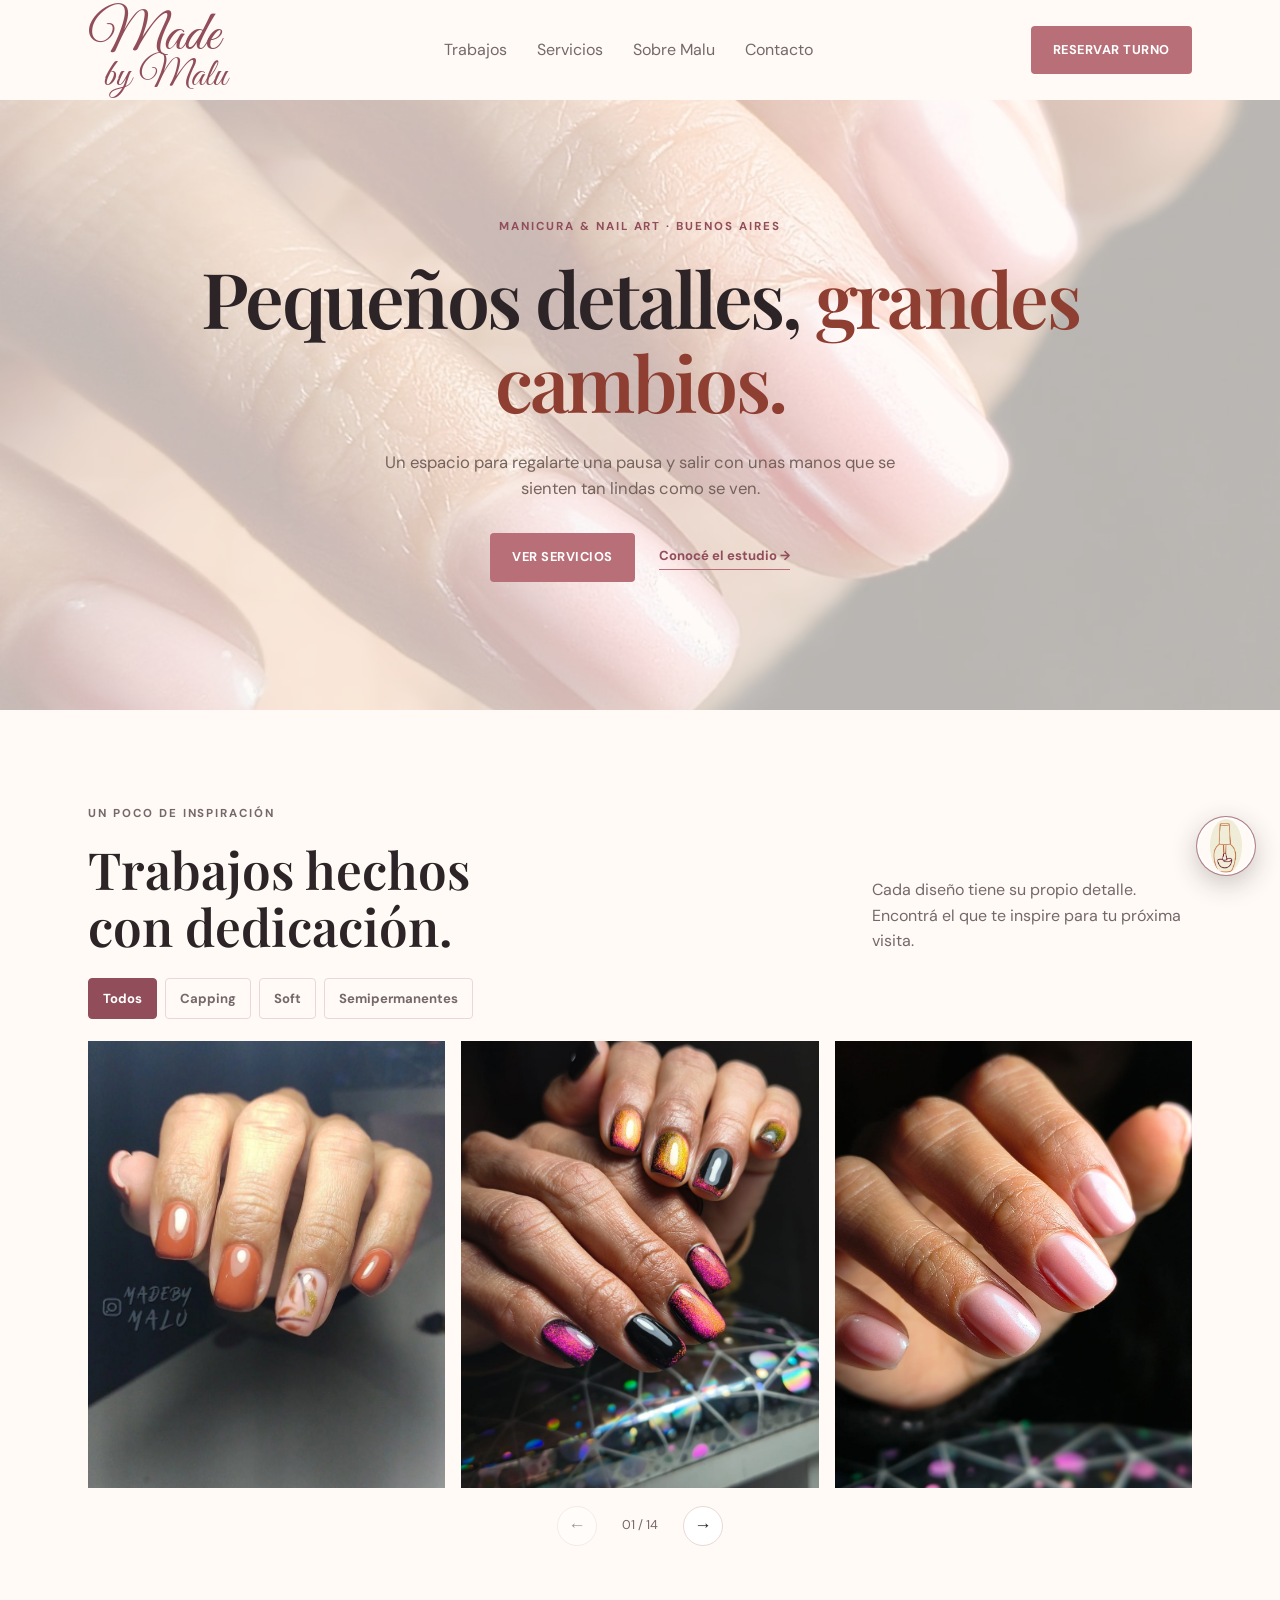
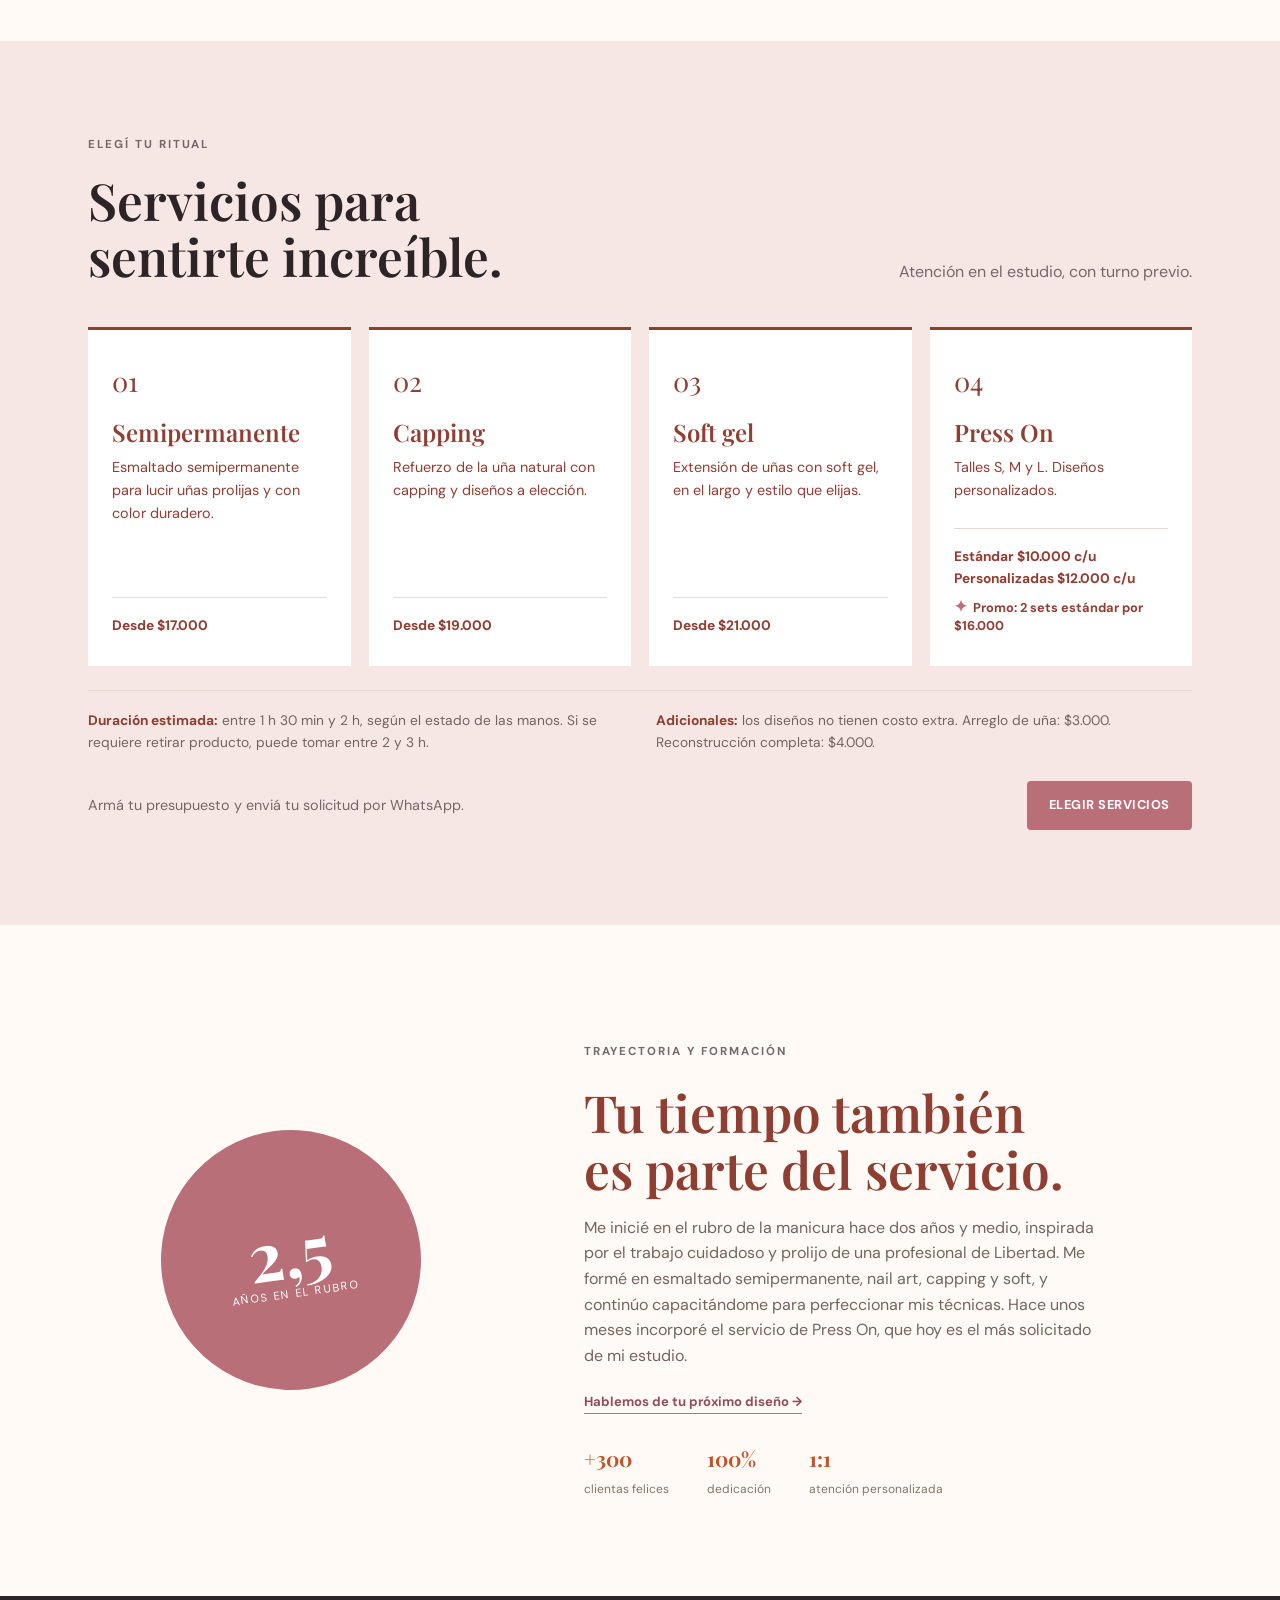
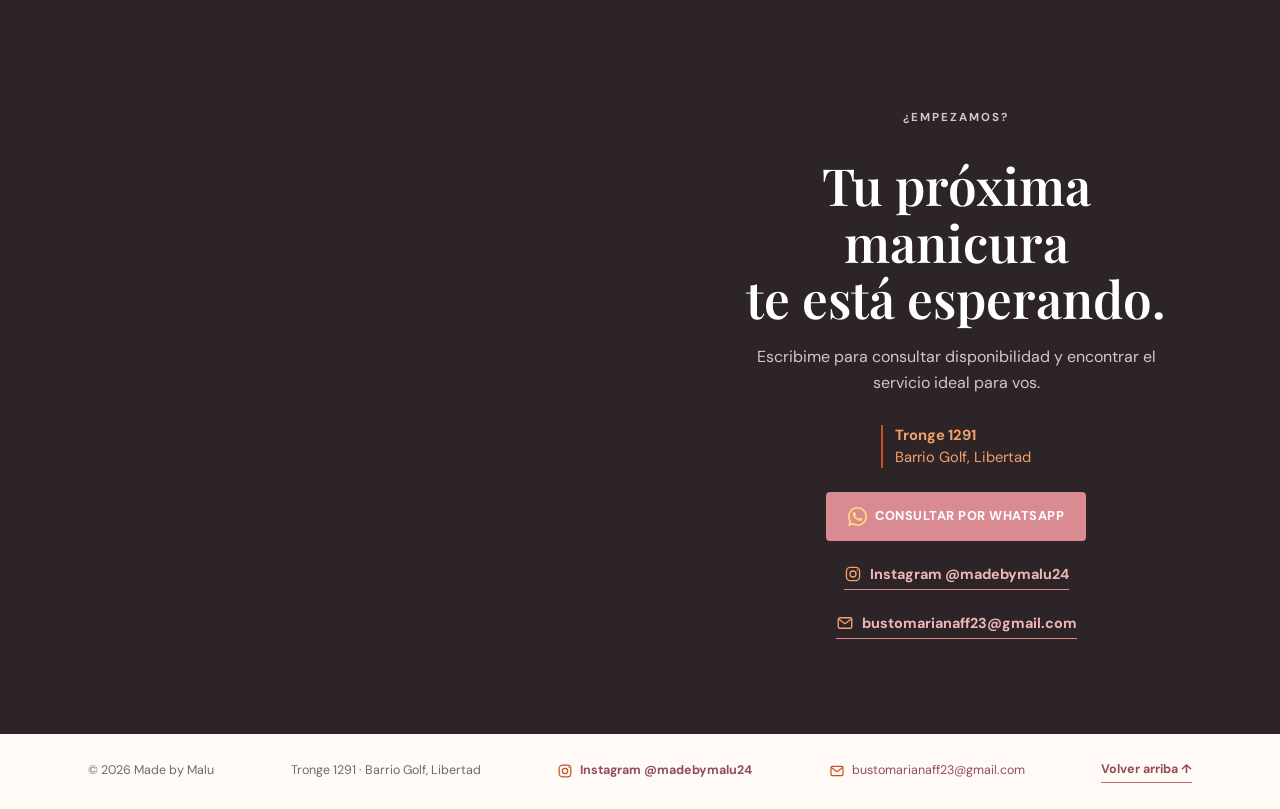
==== commit 517392fd: "Admin y floating-booking" ====
--- a/index.html
+++ b/index.html
@@ -12,7 +12,7 @@
         <div class="floating-booking-mark" aria-hidden="true">
             <img class="floating-booking-icon" src="assets/booking-polish-bottle.png" alt="">
         </div>
-        <span>Armar mi turno</span>
+        
     </a>
     <header class="container">
         <a class="logo" href="#inicio"><span class="logo-wordmark"><span class="logo-main">Made</span><span class="logo-by">by Malu</span></span></a>
--- a/css/styles.css
+++ b/css/styles.css
@@ -153,12 +153,55 @@
 .back-to-top { border-bottom: 1px solid var(--rose); color: var(--rose-dark); font-weight: 700; padding-bottom: 2px; transition: border-color .2s, color .2s; }
 .back-to-top:hover, .back-to-top:focus-visible { border-color: var(--autumn-orange); color: var(--autumn-link); }
 
-.floating-booking { align-items: center; animation: booking-float 3.8s ease-in-out infinite; background: var(--rose-dark); border: 1px solid rgba(255,255,255,.28); border-radius: 999px; bottom: max(24px, env(safe-area-inset-bottom)); box-shadow: 0 8px 26px rgba(44,36,38,.24); color: white; display: inline-flex; gap: 10px; min-height: 64px; padding: 8px 20px 8px 10px; position: fixed; right: max(24px, env(safe-area-inset-right)); transition: background .2s, box-shadow .2s, transform .2s; z-index: 30; }
-.floating-booking:hover, .floating-booking:focus-visible { animation-play-state: paused; background: var(--autumn-red); box-shadow: 0 10px 30px rgba(44,36,38,.3); transform: translateY(-3px); }
-.floating-booking:focus-visible { outline: 3px solid var(--autumn-light); outline-offset: 4px; }
-.floating-booking > span { font-size: .78rem; font-weight: 700; letter-spacing: .04em; text-transform: uppercase; white-space: nowrap; }
-.floating-booking-mark { align-items: center; background: var(--cream); border: 2px solid rgba(255,255,255,.8); border-radius: 50%; display: flex; flex: 0 0 46px; height: 46px; justify-content: center; overflow: hidden; width: 46px; }
-.floating-booking-icon { height: 100%; object-fit: cover; width: 100%; }
+.floating-booking {
+    align-items: center;
+    animation: booking-float 3.8s ease-in-out infinite;
+    background: var(--rose-dark);
+    border: 1px solid rgba(255,255,255,.28);
+    border-radius: 50%;
+    bottom: max(24px, env(safe-area-inset-bottom));
+    box-shadow: 0 8px 26px rgba(44,36,38,.24);
+    display: flex;
+    height: 60px;
+    justify-content: center;
+    position: fixed;
+    right: max(24px, env(safe-area-inset-right));
+    transition: background .2s, box-shadow .2s, transform .2s;
+    width: 60px;
+    z-index: 30;
+    padding: 0;
+}
+
+.floating-booking:hover, .floating-booking:focus-visible {
+    animation-play-state: paused;
+    background: var(--autumn-red);
+    box-shadow: 0 10px 30px rgba(44,36,38,.3);
+    transform: translateY(-3px);
+}
+
+.floating-booking:focus-visible {
+    outline: 3px solid var(--autumn-light);
+    outline-offset: 4px;
+}
+
+.floating-booking-mark {
+    align-items: center;
+    background: var(--cream);
+    border: 2px solid rgba(255,255,255,.8);
+    border-radius: 50%; /* Vuelve el círculo interior totalmente redondo */
+    display: flex;
+    height: 100%;
+    justify-content: center;
+    overflow: hidden;
+    width: 100%;
+}
+
+.floating-booking-icon {
+    height: 100%;
+    object-fit: cover;
+    width: 60%;
+    border-radius: 50%; /* Asegura que la imagen también tome la forma circular */
+}
 @keyframes booking-float { 0%, 100% { translate: 0 0; } 50% { translate: 0 -5px; } }
 @media (prefers-reduced-motion: reduce) { .floating-booking { animation: none; } }
 
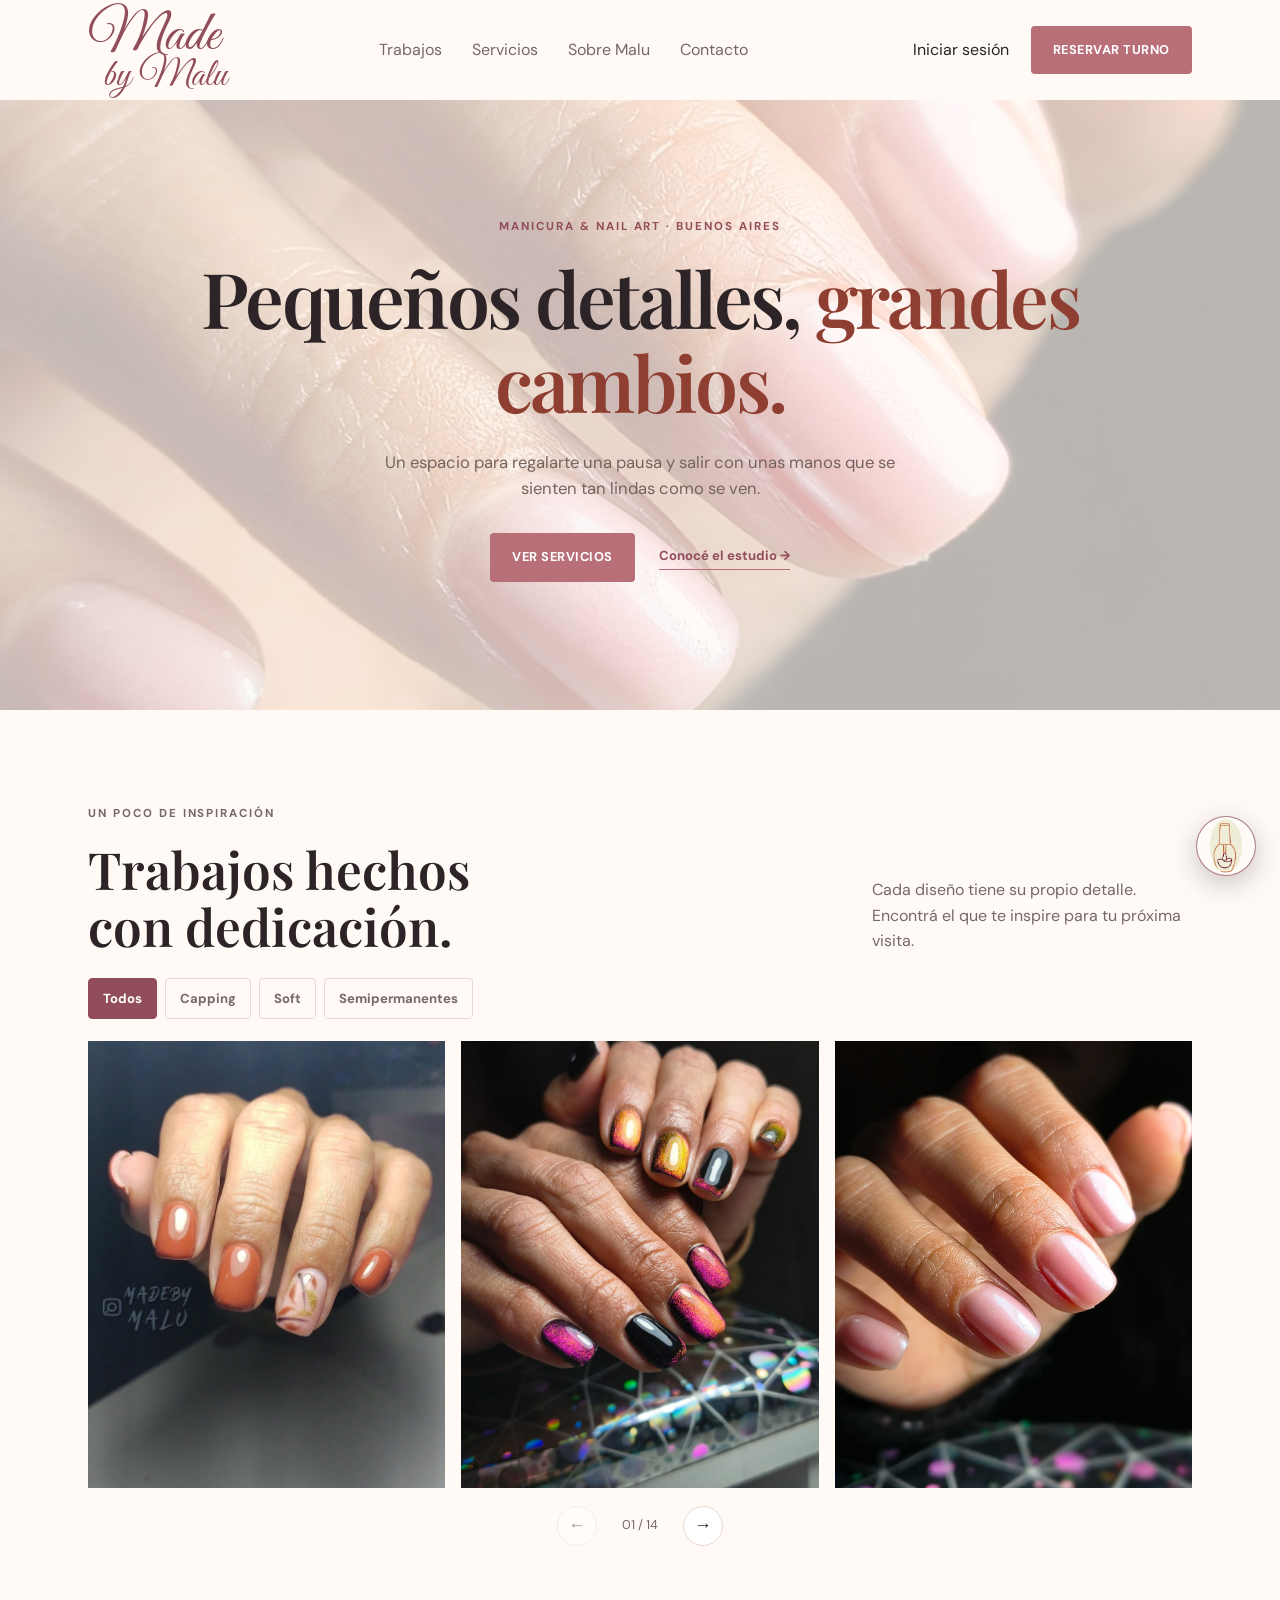
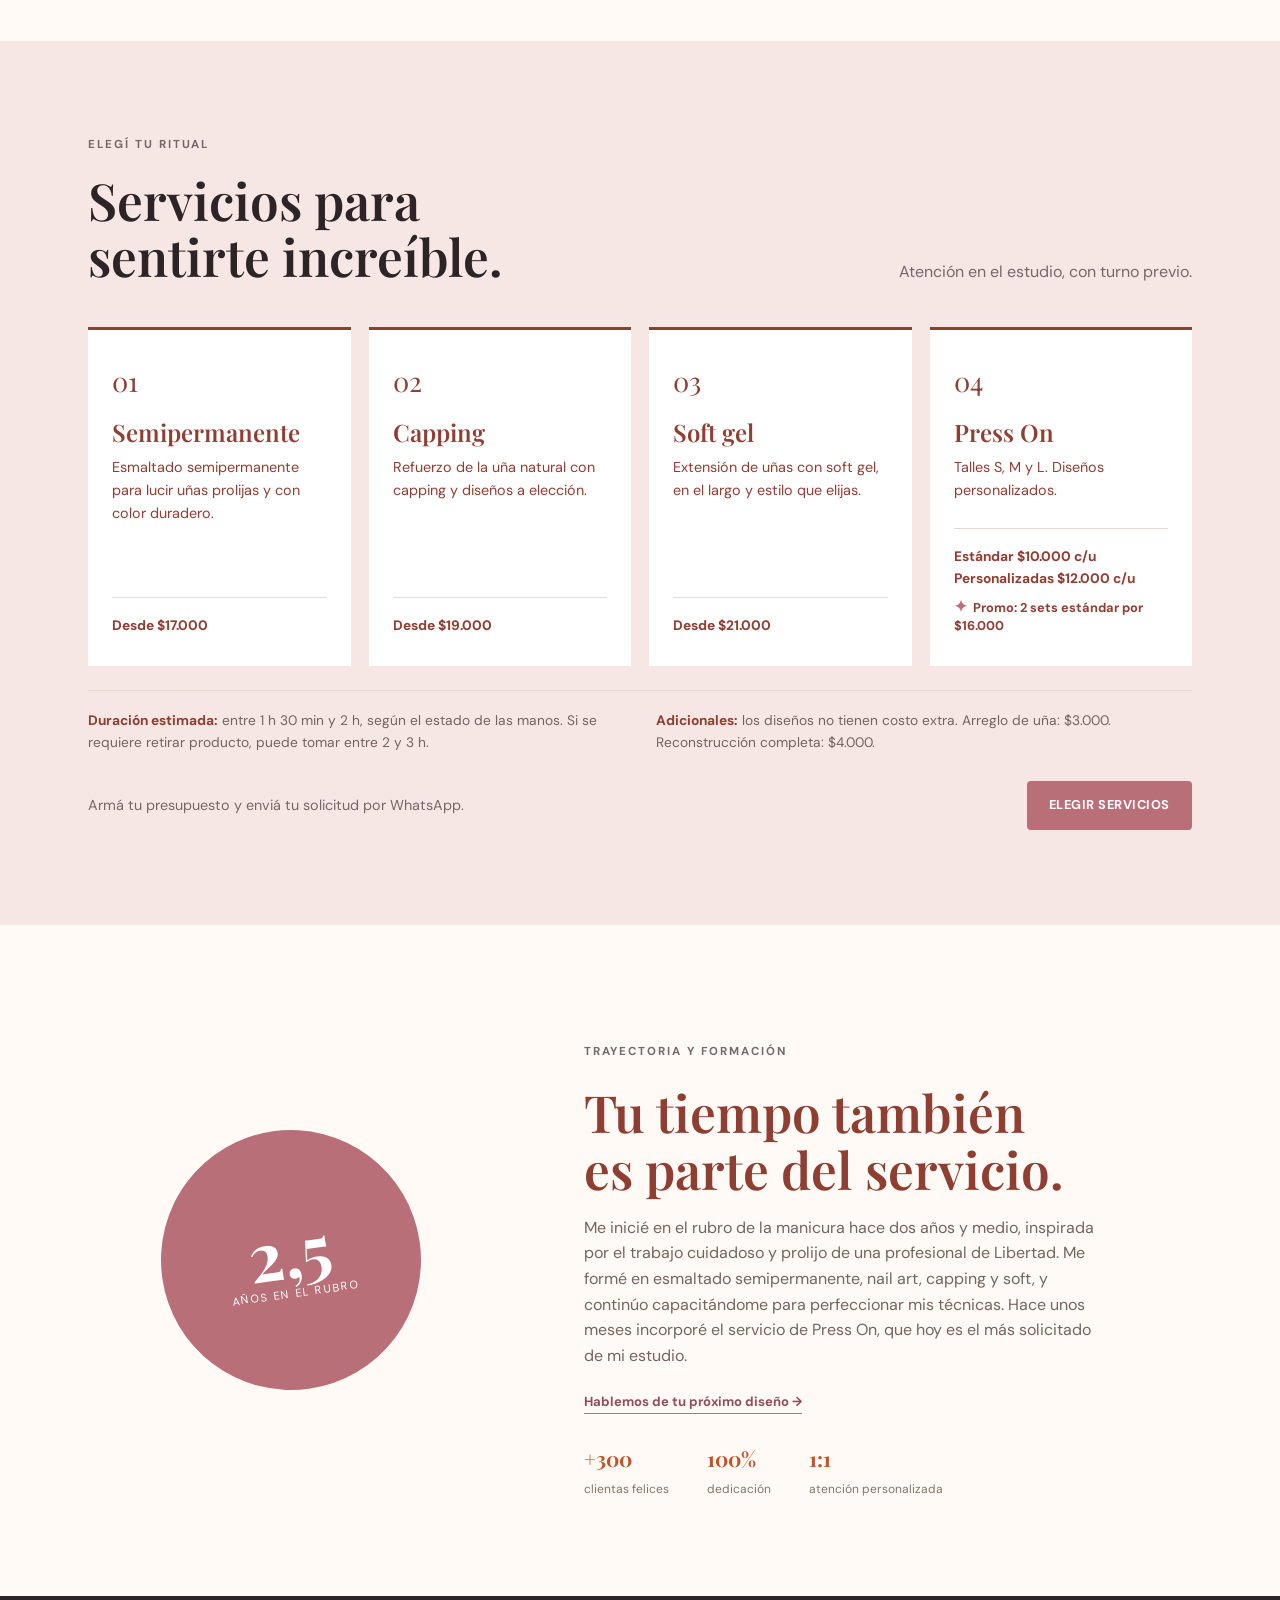
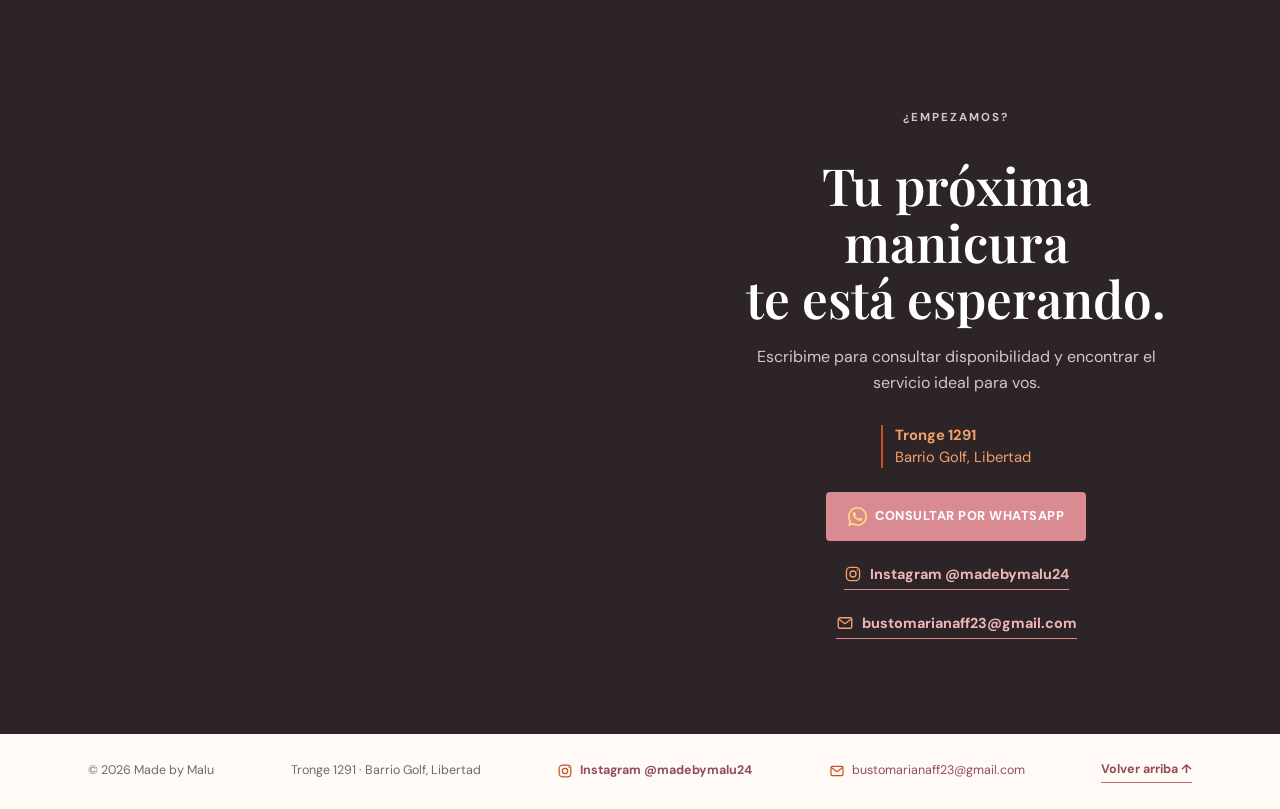
==== commit 5bcd21d3: "Nuevo modelo" ====
--- a/index.html
+++ b/index.html
@@ -12,17 +12,26 @@
         <div class="floating-booking-mark" aria-hidden="true">
             <img class="floating-booking-icon" src="assets/booking-polish-bottle.png" alt="">
         </div>
-        
     </a>
+    
     <header class="container">
-        <a class="logo" href="#inicio"><span class="logo-wordmark"><span class="logo-main">Made</span><span class="logo-by">by Malu</span></span></a>
+        <a class="logo" href="#inicio">
+            <span class="logo-wordmark">
+                <span class="logo-main">Made</span><span class="logo-by">by Malu</span>
+            </span>
+        </a>
         <nav id="primary-navigation" aria-label="Navegación principal">
             <a href="#trabajos">Trabajos</a>
             <a href="#servicios">Servicios</a>
             <a href="#nosotros">Sobre Malu</a>
             <a href="#contacto">Contacto</a>
         </nav>
-        <a class="button" href="turno.html">Reservar turno</a>
+        
+        <!-- Acciones del header (Login + Reservar) -->
+        <div class="header-actions" style="display: flex; gap: 10px; align-items: center;">
+            <a href="login2.html" class="button-login" style="text-decoration: none; color: inherit; padding: 8px 12px;">Iniciar sesión</a>
+            <a class="button" href="turno.html">Reservar turno</a>
+        </div>
     </header>
 
     <main>
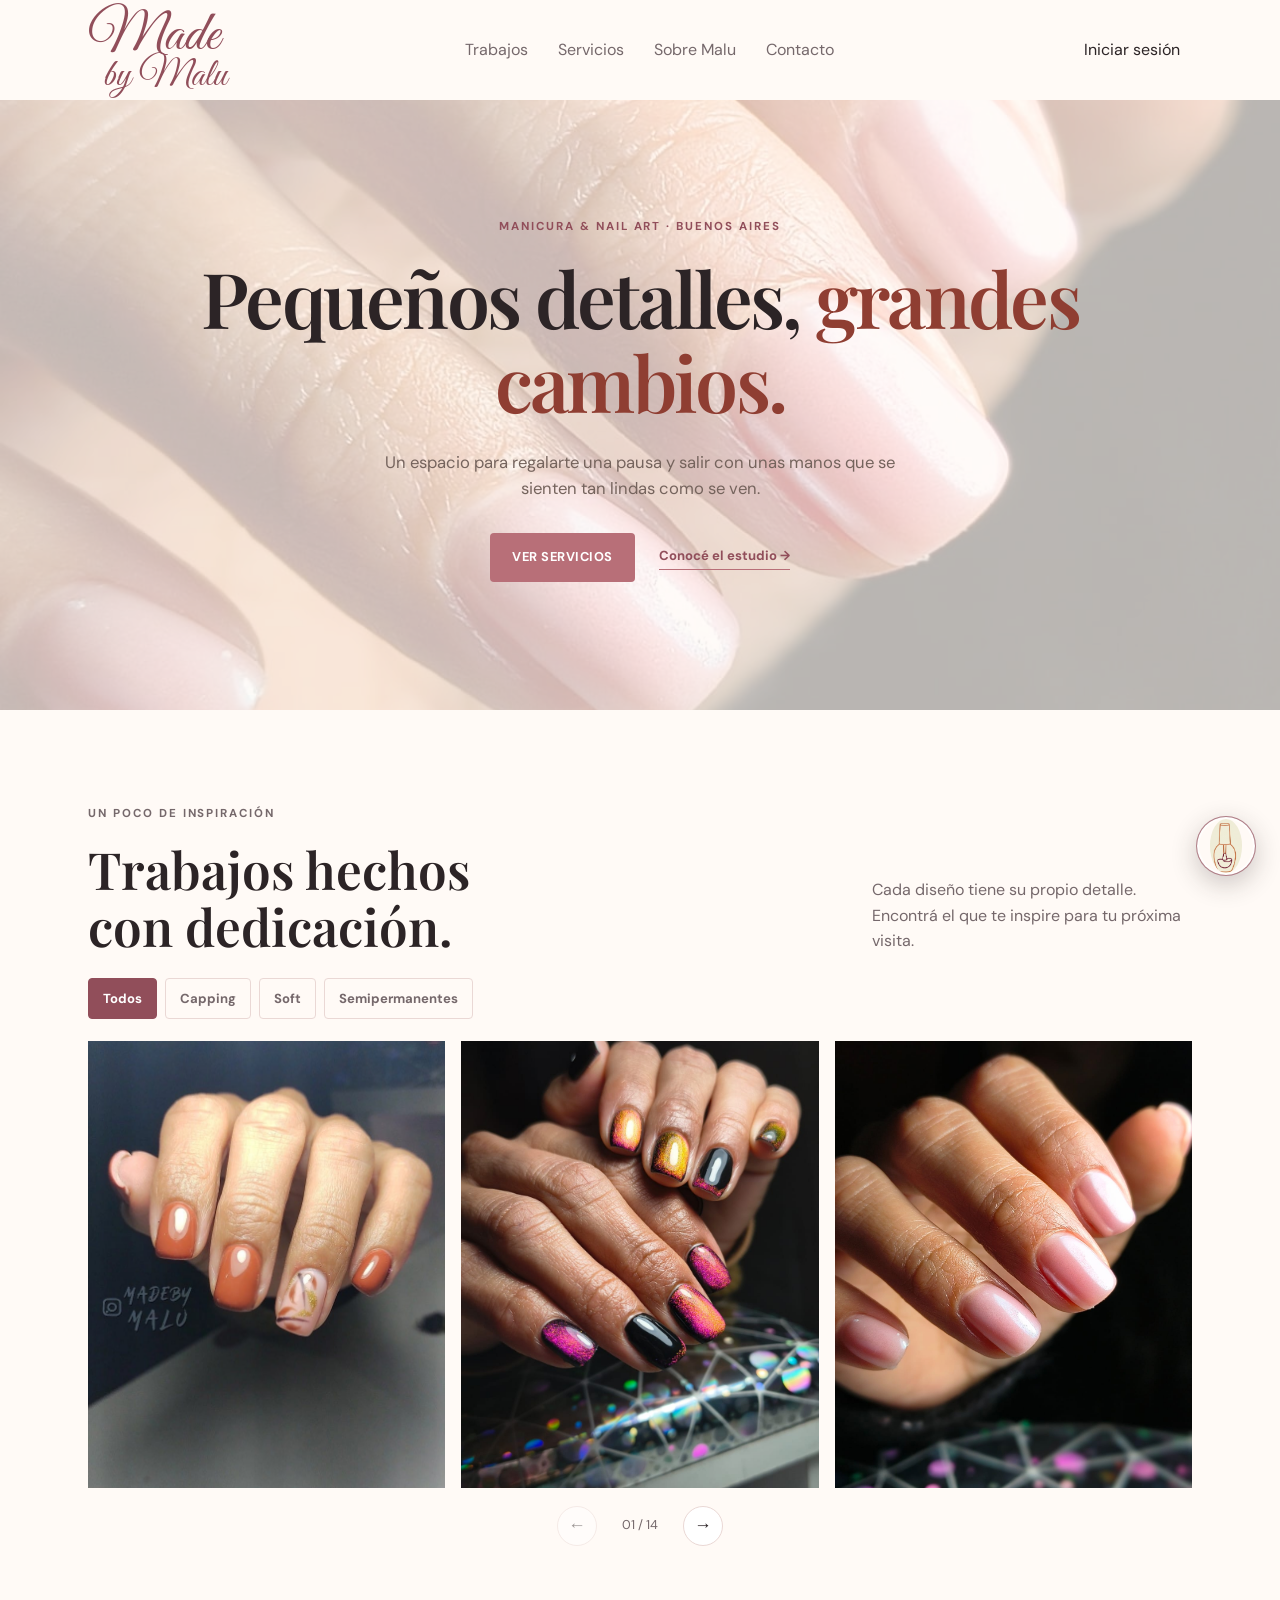
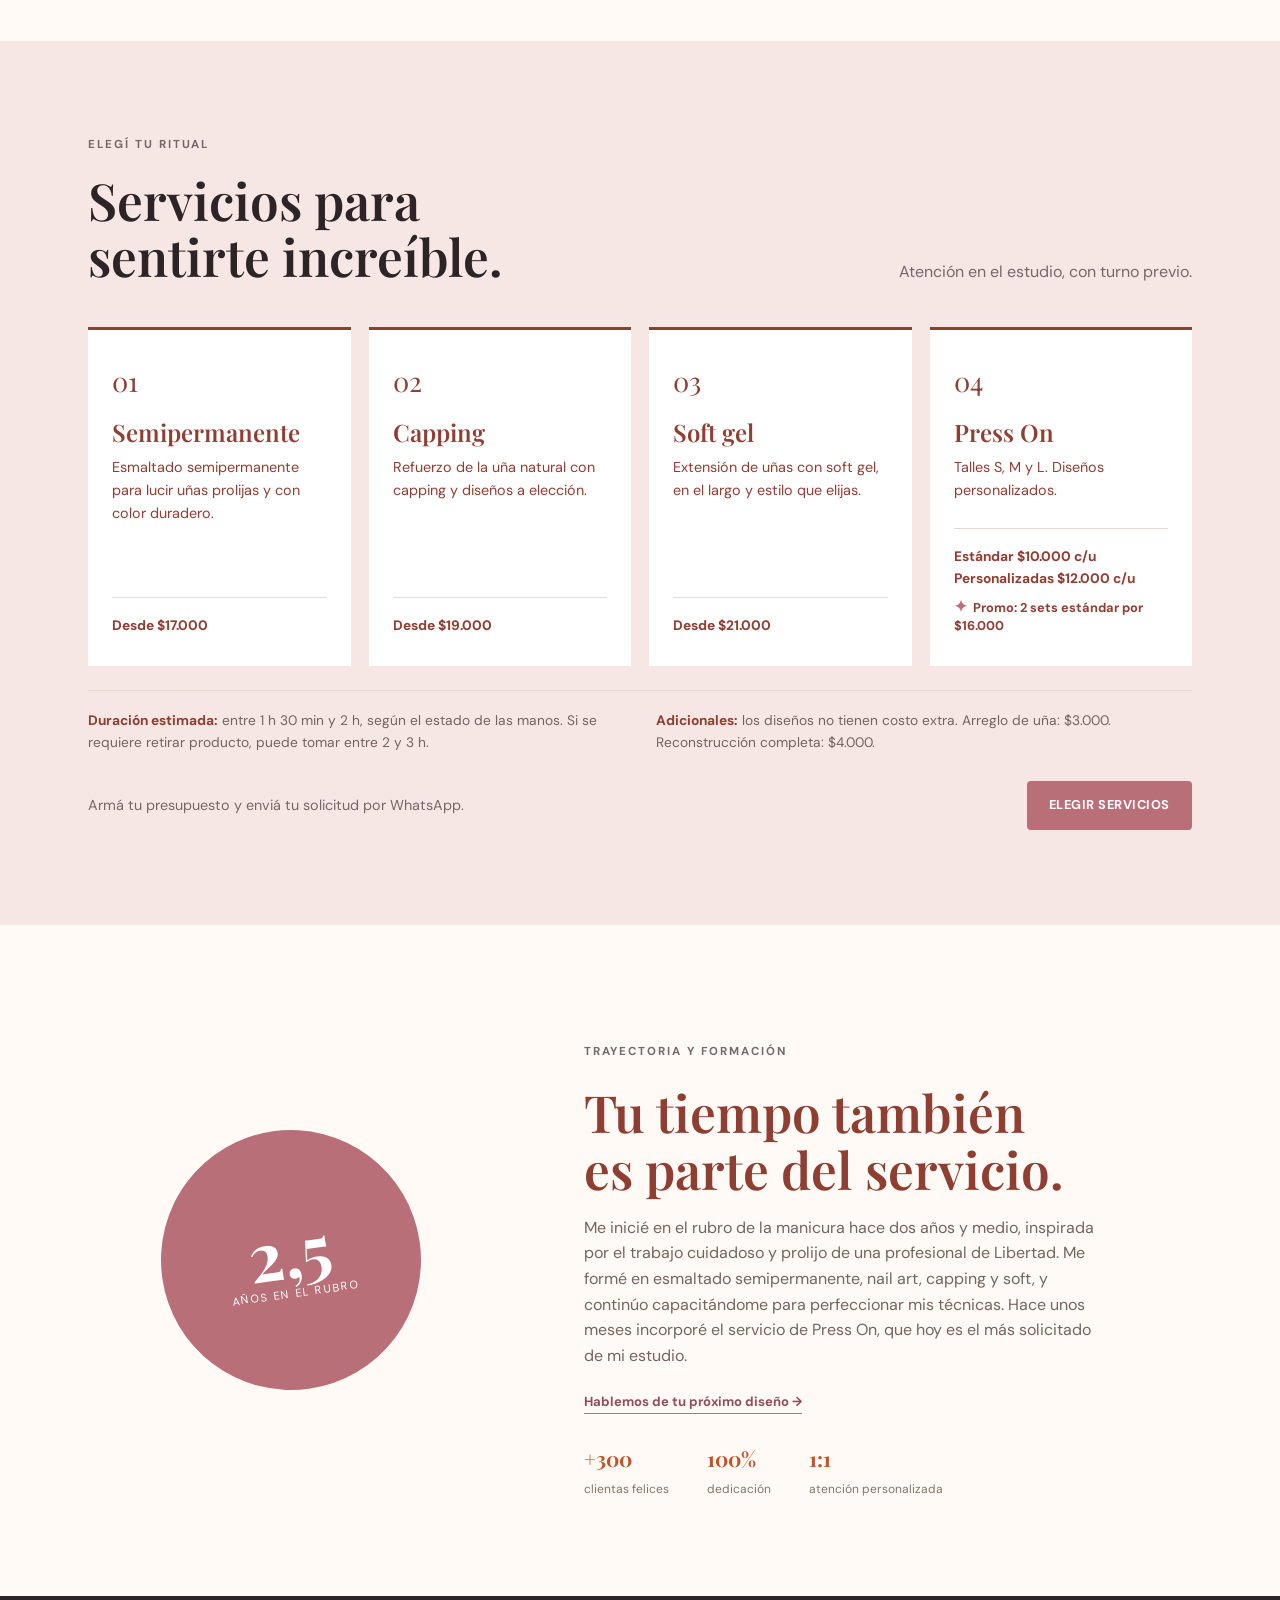
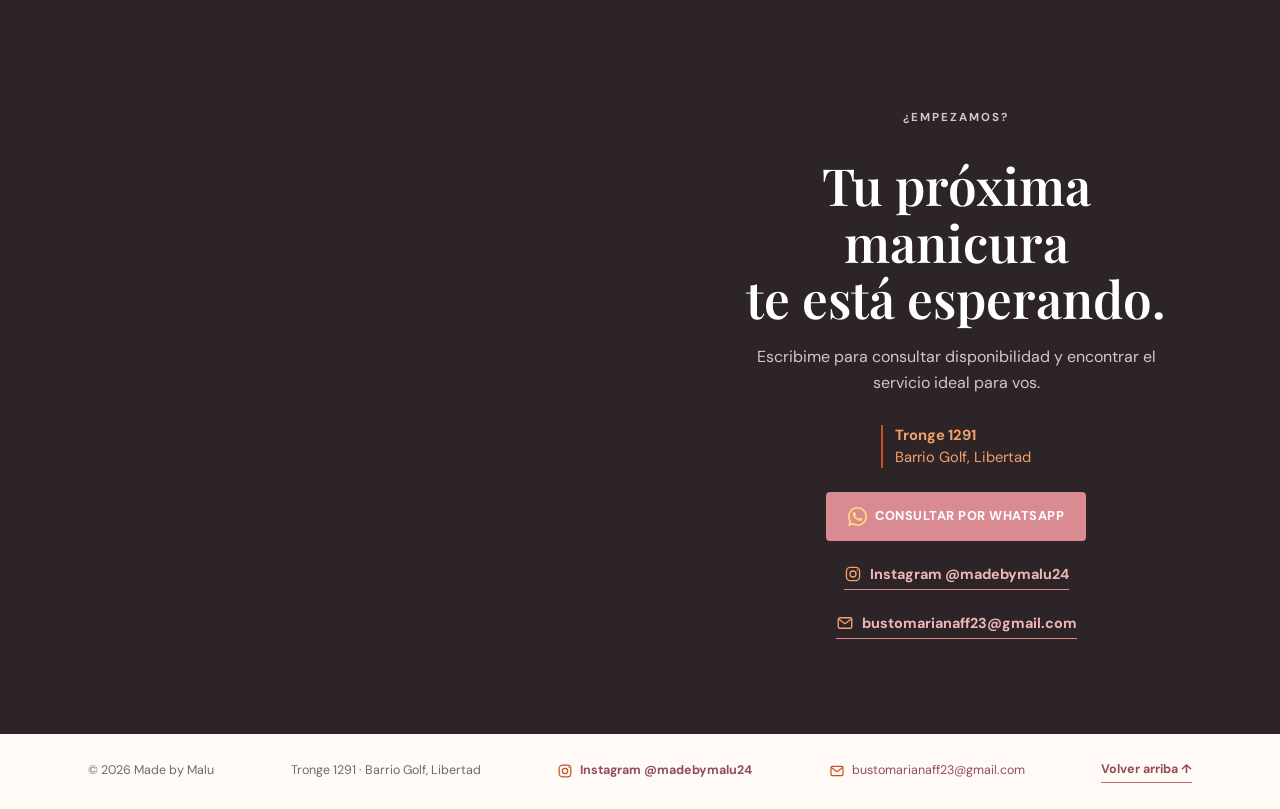
==== commit 9affd13a: "inicio de sesion" ====
--- a/index.html
+++ b/index.html
@@ -27,11 +27,10 @@
             <a href="#contacto">Contacto</a>
         </nav>
         
-        <!-- Acciones del header (Login + Reservar) -->
-        <div class="header-actions" style="display: flex; gap: 10px; align-items: center;">
-            <a href="login2.html" class="button-login" style="text-decoration: none; color: inherit; padding: 8px 12px;">Iniciar sesión</a>
-            <a class="button" href="turno.html">Reservar turno</a>
-        </div>
+        <!-- Acciones del header (Solo Login) -->
+<div class="header-actions" style="display: flex; align-items: center;">
+    <a href="login2.html" class="button-login" style="text-decoration: none; color: inherit; padding: 8px 12px;">Iniciar sesión</a>
+</div>
     </header>
 
     <main>
